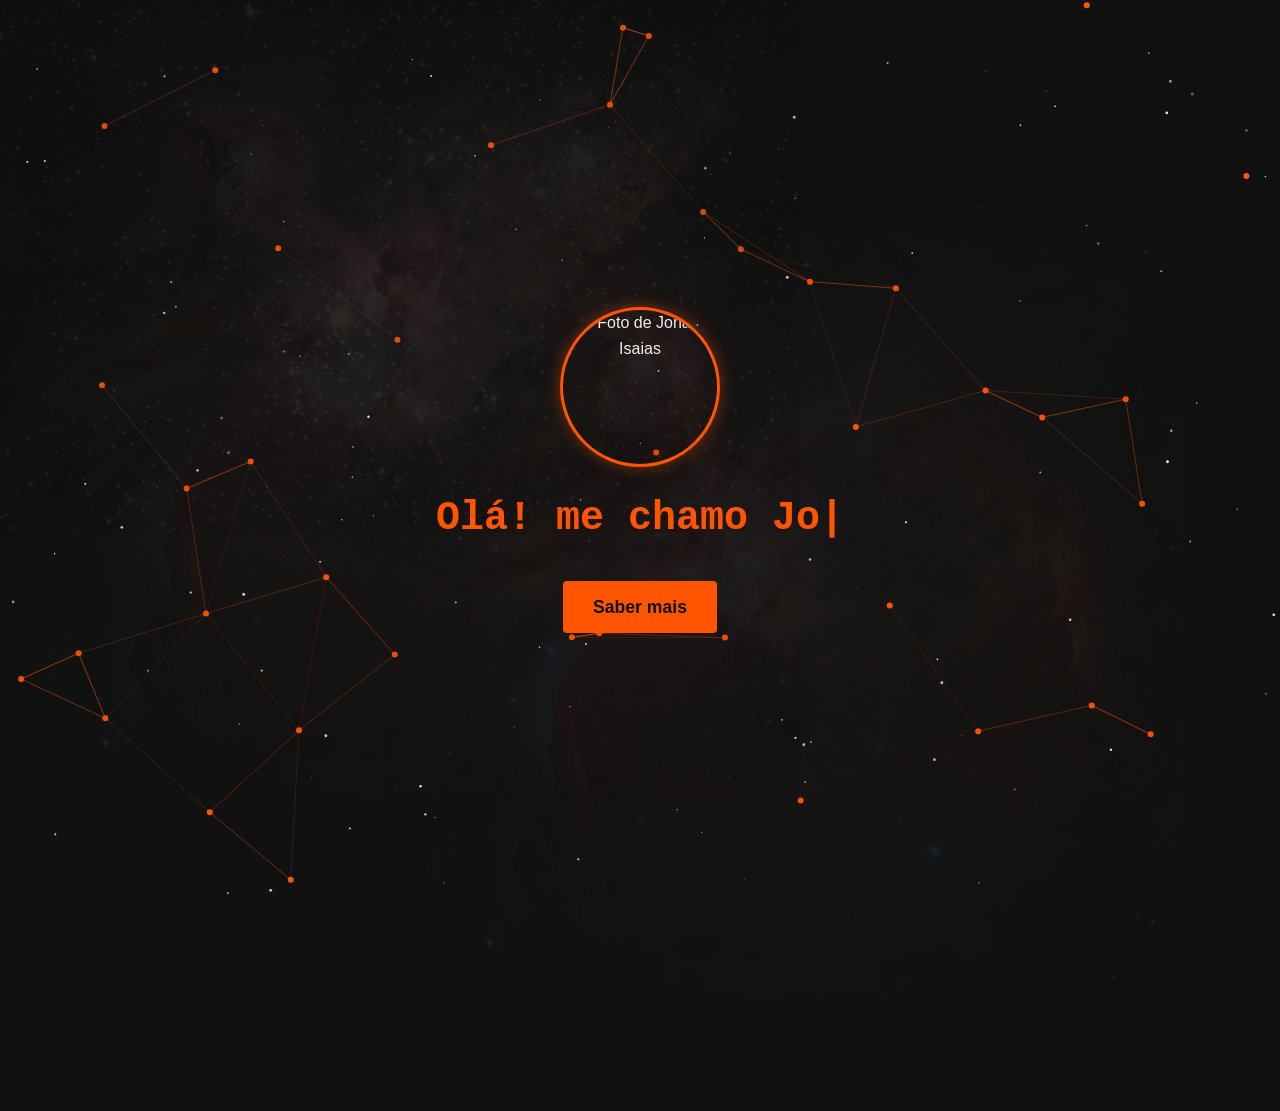
==== index.html @ 371467c7 "Add files via upload" ====
<!DOCTYPE html>
<html lang="pt-br">
<head>
  <meta charset="UTF-8" />
  <meta name="viewport" content="width=device-width, initial-scale=1" />
  <title>Portfólio Jonas Isaias</title>
  <link rel="stylesheet" href="https://cdnjs.cloudflare.com/ajax/libs/font-awesome/6.5.0/css/all.min.css">

  <!-- AOS CSS -->
  <link href="https://unpkg.com/aos@2.3.4/dist/aos.css" rel="stylesheet" />

  <!-- CSS -->
  <link rel="stylesheet" href="style.css" />
</head>
<body>

  <canvas id="canvas" aria-hidden="true"></canvas>
  <canvas id="stars" aria-hidden="true"></canvas>

  <!-- Nebulosas -->
  <img src="img/Orion_Nebula_-_Hubble_2006.jpg" class="nebulosa" alt="" />
  <img src="img/Nebulosa1.jpg" class="nebulosa" alt="" />
  <img src="img/Orion_Nebula_-_Hubble_2006.jpg" class="nebulosa" alt="" />

  <div class="container">
    <header class="hero">
      <img src="img/foto-perfil.jpg" alt="Foto de Jonas Isaias" class="foto-perfil" />
      <h1 class="texto-animado">
        <span id="texto-animado"></span><span class="cursor">|</span>
      </h1>

      <a href="sobre.html" id="btn-saber-mais" class="botao-link">Saber mais</a>
    </header>

    <footer class="rodape">
      <p>&copy; 2025 Jonas Isaias. Todos os direitos reservados.</p>
      <div class="social-links">
        <a href="https://linkedin.com/in/jonas-isaias-3a02ba293" target="_blank" rel="noopener" aria-label="LinkedIn">
          <i class="fab fa-linkedin-in"></i>
        </a>
        <a href="https://github.com/JonasIsaias" target="_blank" rel="noopener" aria-label="GitHub">
          <i class="fab fa-github"></i>
        </a>
      </div>
    </footer>

  </div>

  <!-- AOS JS -->
  <script src="https://unpkg.com/aos@2.3.4/dist/aos.js"></script>
  <script>AOS.init();</script>

  <!-- Scripts -->
  <script src="js/particles.js"></script>
  <script src="js/main.js"></script>
</body>
</html>
---- style.css ----
/* Reset */
* {
  margin: 0;
  padding: 0;
  box-sizing: border-box;
}
html {
  scroll-behavior: smooth;
}
body, html {
  height: 100%;
  font-family: 'Segoe UI', Tahoma, Geneva, Verdana, sans-serif;
  background: #111;
  color: #eee;
  overflow-x: hidden;
  position: relative;
  line-height: 1.6;
}

/* Gradiente de fundo animado */
body::before {
  content: "";
  position: fixed;
  top: 0; left: 0;
  width: 100%;
  height: 100%;
  z-index: -2;
  background: linear-gradient(270deg, #111, #1a1a1a, #222, #111);
  background-size: 600% 600%;
  animation: gradientMove 20s ease infinite;
}
@keyframes gradientMove {
  0% { background-position: 0% 50%; }
  50% { background-position: 100% 50%; }
  100% { background-position: 0% 50%; }
}

/* Canvas */
#canvas, #stars {
  position: fixed;
  top: 0; left: 0;
  width: 100%;
  height: 100vh;
  z-index: 0;
  background: transparent;
}

/* Nebulosas */
.nebulosa {
  position: fixed;
  width: 800px;
  opacity: 0.06;
  z-index: 1;
  animation: flutuar 60s ease-in-out infinite alternate;
  pointer-events: none;
}
.nebulosa:nth-child(1) { top: 10%; left: -200px; animation-delay: 0s; }
.nebulosa:nth-child(2) { top: 50%; right: -200px; animation-delay: 10s; }
.nebulosa:nth-child(3) { bottom: -100px; left: 30%; animation-delay: 20s; }

@keyframes flutuar {
  0% { transform: translateY(0) scale(1) rotate(0deg); }
  100% { transform: translateY(-50px) scale(1.05) rotate(10deg); }
}

/* Container */
.container {
  position: relative;
  z-index: 3;
  max-width: 960px;
  margin: 0 auto;
  padding: 20px;
}

/* Menu */
.menu {
  background: rgba(20, 20, 20, 0.9);
  padding: 15px 0;
  text-align: center;
  position: sticky;
  top: 0;
  z-index: 10;
  backdrop-filter: blur(6px);
  border-bottom: 1px solid #333;
}
.menu a {
  margin: 0 15px;
  color: #ff5500;
  text-decoration: none;
  font-weight: 600;
  font-size: 1.1rem;
  transition: color 0.3s;
}
.menu a:hover {
  color: #fff;
}

/* Hero */
.hero {
  height: 100vh;
  display: flex;
  flex-direction: column;
  justify-content: center;
  align-items: center;
  text-align: center;
  padding: 0 20px;
  user-select: none;
  position: relative;
  z-index: 2;
  overflow: visible;
}

.foto-perfil {
  width: 160px;
  height: 160px;
  border-radius: 50%;
  object-fit: cover;
  object-position: 50% 10%;
  border: 3px solid #ff5500;
  margin-bottom: 20px;
  box-shadow: 0 0 15px rgba(255, 85, 0, 0.4);
  transition: transform 0.3s ease;
}

.foto-perfil:hover {
  transform: scale(1.05);
}

.texto-animado {
  font-size: 2.5rem;
  margin-bottom: 30px;
  color: #ff5500;
  font-weight: 700;
  font-family: monospace;
  text-align: center;
  max-width: 90vw;
  margin-left: auto;
  margin-right: auto;
  word-wrap: break-word;
}

.texto-animado .cursor {
  display: inline-block;
  width: 1ch;
  color: #ff5500;
  animation: blink-caret 0.75s step-end infinite;
}

@keyframes blink-caret {
  50% { opacity: 0; }
}

/* Botão */
#btn-saber-mais,
.botao-link {
  display: inline-block;
  padding: 12px 30px;
  font-size: 1.1rem;
  background: #ff5500;
  color: #111;
  border: none;
  border-radius: 4px;
  cursor: pointer;
  text-decoration: none;
  font-weight: 600;
  transition: background-color 0.3s ease;
}
#btn-saber-mais:hover,
.botao-link:hover {
  background: #e64e00;
  color: #fff;
}

/* Seções */
section {
  padding: 80px 20px;
  max-width: 900px;
  margin: 0 auto;
  color: #eee;
  background: rgba(255, 255, 255, 0.02);
  border-radius: 8px;
  box-shadow: 0 0 12px rgba(255, 85, 0, 0.05);
  backdrop-filter: blur(4px);
}
section h2 {
  font-size: 2rem;
  margin-bottom: 20px;
  color: #ff5500;
  text-align: center;
}
section p {
  font-size: 1.1rem;
  max-width: 700px;
  margin: 0 auto 20px;
  text-align: center;
}

.habilidades ul {
  list-style: none;
  padding: 0;
  text-align: center;
}

.habilidades li {
  display: inline-block;
  background: #222;
  color: #ff5500;
  margin: 6px;
  padding: 8px 14px;
  border-radius: 5px;
  box-shadow: 0 0 6px rgba(255, 85, 0, 0.3);
  font-weight: 600;
}

.depoimentos blockquote {
  font-style: italic;
  text-align: center;
  padding: 20px;
  border-left: 4px solid #ff5500;
  background: rgba(255, 255, 255, 0.02);
  border-radius: 8px;
  color: #ccc;
  box-shadow: 0 0 8px rgba(255, 85, 0, 0.1);
}

.depoimentos cite {
  display: block;
  margin-top: 10px;
  color: #ff5500;
  font-weight: bold;
}

/* Projetos */
.galeria {
  display: grid;
  grid-template-columns: repeat(auto-fit, minmax(240px, 1fr));
  gap: 20px;
  max-width: 900px;
  margin: 0 auto;
}
.projeto {
  background: #222;
  padding: 15px;
  border-radius: 6px;
  box-shadow: 0 0 8px rgba(255,85,0,0.4);
  transition: transform 0.2s ease;
}
.projeto:hover {
  transform: scale(1.05);
  box-shadow: 0 0 12px rgba(255,85,0,0.7);
}
.projeto h3 {
  margin-bottom: 10px;
  color: #ff5500;
}
.projeto a {
  color: #00c9a7;
  text-decoration: none;
  font-weight: bold;
}
.projeto a:hover {
  text-decoration: underline;
}

/* Formulário */
form {
  max-width: 500px;
  margin: 0 auto;
  display: flex;
  flex-direction: column;
  gap: 15px;
}
form input, form textarea {
  padding: 10px;
  border-radius: 4px;
  border: none;
  font-size: 1rem;
  resize: vertical;
}
form button {
  background: #ff5500;
  color: #111;
  border: none;
  padding: 12px;
  border-radius: 4px;
  cursor: pointer;
  font-weight: 600;
  transition: background-color 0.3s ease;
}
form button:hover {
  background: #e64e00;
}

/* Rodapé */
.rodape {
  text-align: center;
  padding: 30px 0;
  font-size: 0.9rem;
  color: #aaa;
  margin-top: 40px;
}

.rodape .social-links {
  margin-top: 10px;
}

.rodape .social-links a {
  display: inline-block;
  margin: 0 10px;
  color: #ff5500;
  font-size: 1.5rem;
  transition: color 0.3s ease, transform 0.3s ease;
}

.rodape .social-links a:hover {
  color: #fff;
  transform: scale(1.2);
}

/* Responsivo */
@media (max-width: 768px) {
  .texto-animado { font-size: 1.6rem; }
  section h2 { font-size: 1.56rem; }
}
@media (max-width: 480px) {
  .texto-animado { font-size: 1.2rem; }
}
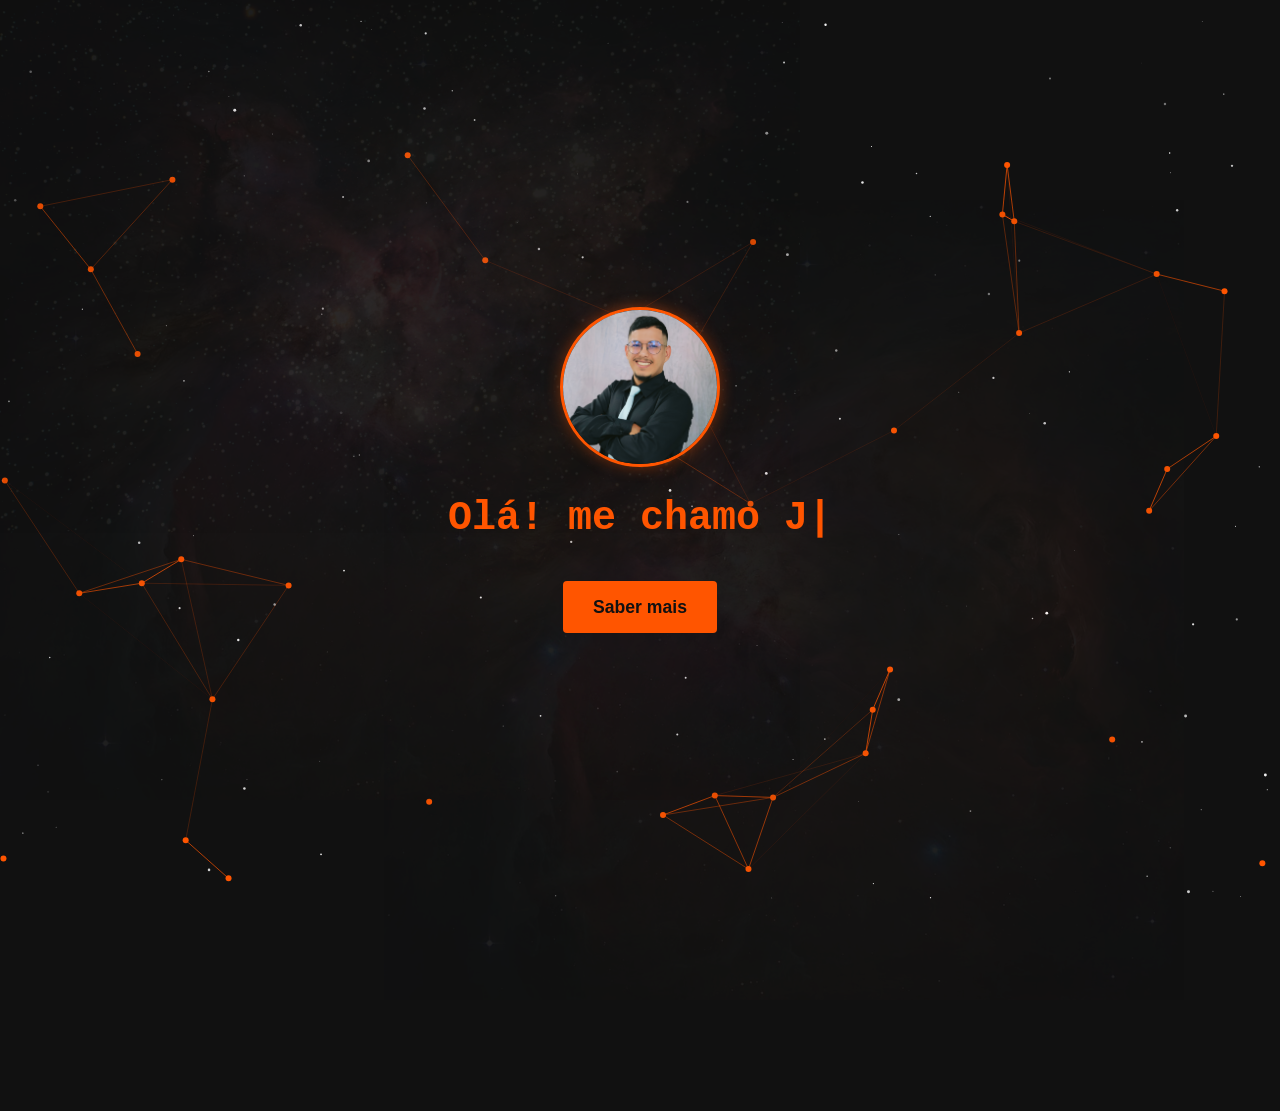
==== commit 49d423ce: "Update index.html" ====
--- a/index.html
+++ b/index.html
@@ -24,7 +24,7 @@
 
   <div class="container">
     <header class="hero">
-      <img src="img/foto-perfil.jpg" alt="Foto de Jonas Isaias" class="foto-perfil" />
+      <img src="img/foto-perfil.JPG" alt="Foto de Jonas Isaias" class="foto-perfil" />
       <h1 class="texto-animado">
         <span id="texto-animado"></span><span class="cursor">|</span>
       </h1>
@@ -54,4 +54,4 @@
   <script src="js/particles.js"></script>
   <script src="js/main.js"></script>
 </body>
-</html>+</html>
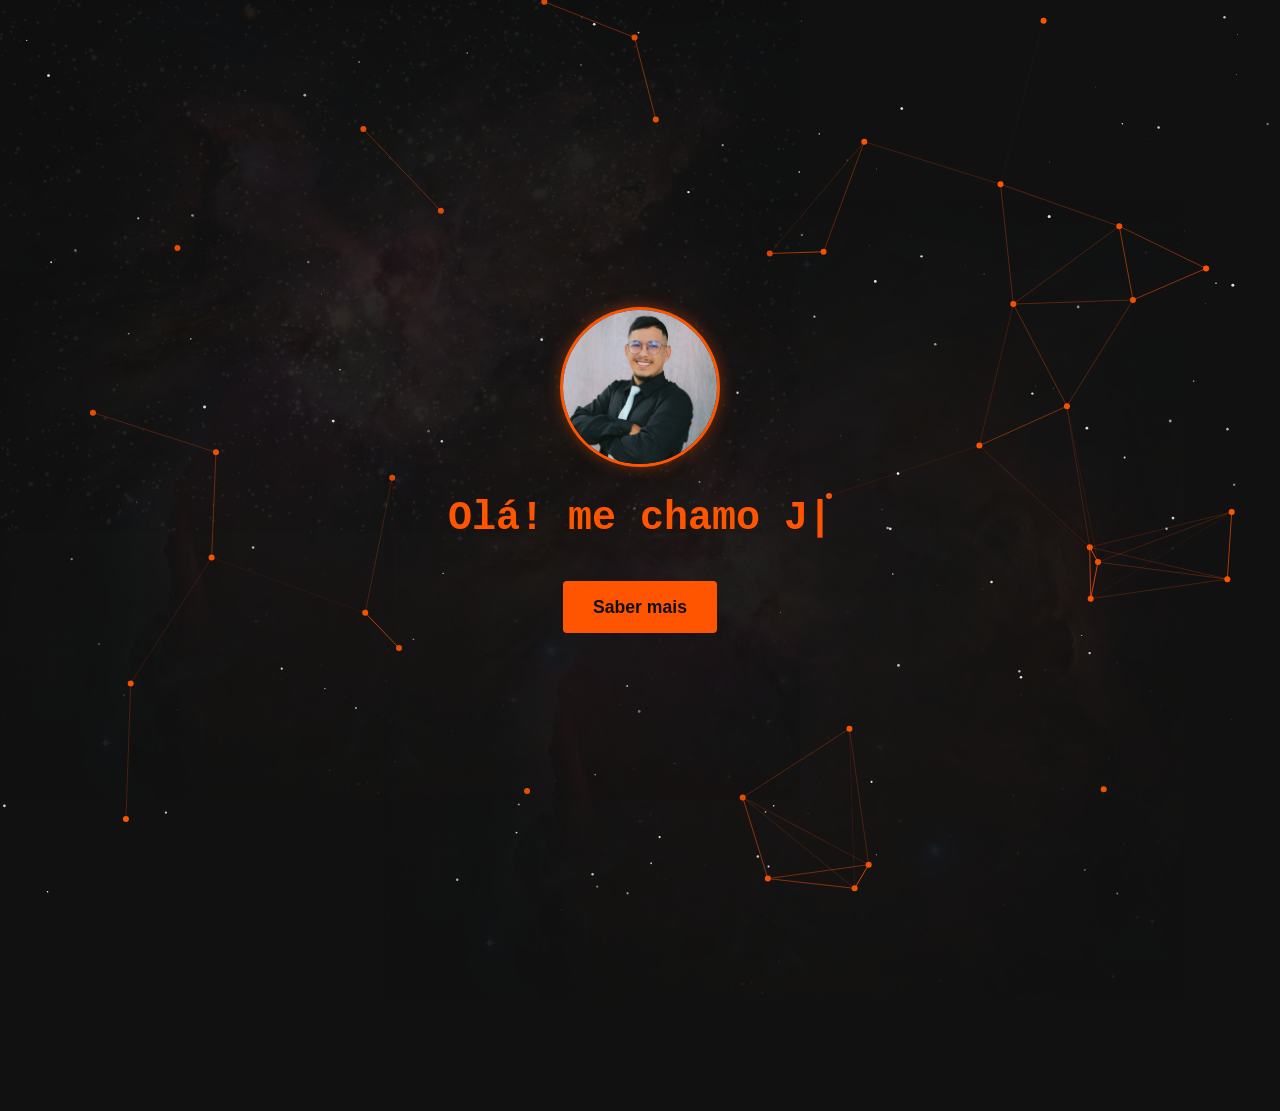
==== commit 2a36892d: "Update index.html" ====
--- a/index.html
+++ b/index.html
@@ -24,7 +24,7 @@
 
   <div class="container">
     <header class="hero">
-      <img src="img/foto-perfil.JPG" alt="Foto de Jonas Isaias" class="foto-perfil" />
+      <img src="img/foto-perfil.jpg" alt="Foto de Jonas Isaias" class="foto-perfil" />
       <h1 class="texto-animado">
         <span id="texto-animado"></span><span class="cursor">|</span>
       </h1>
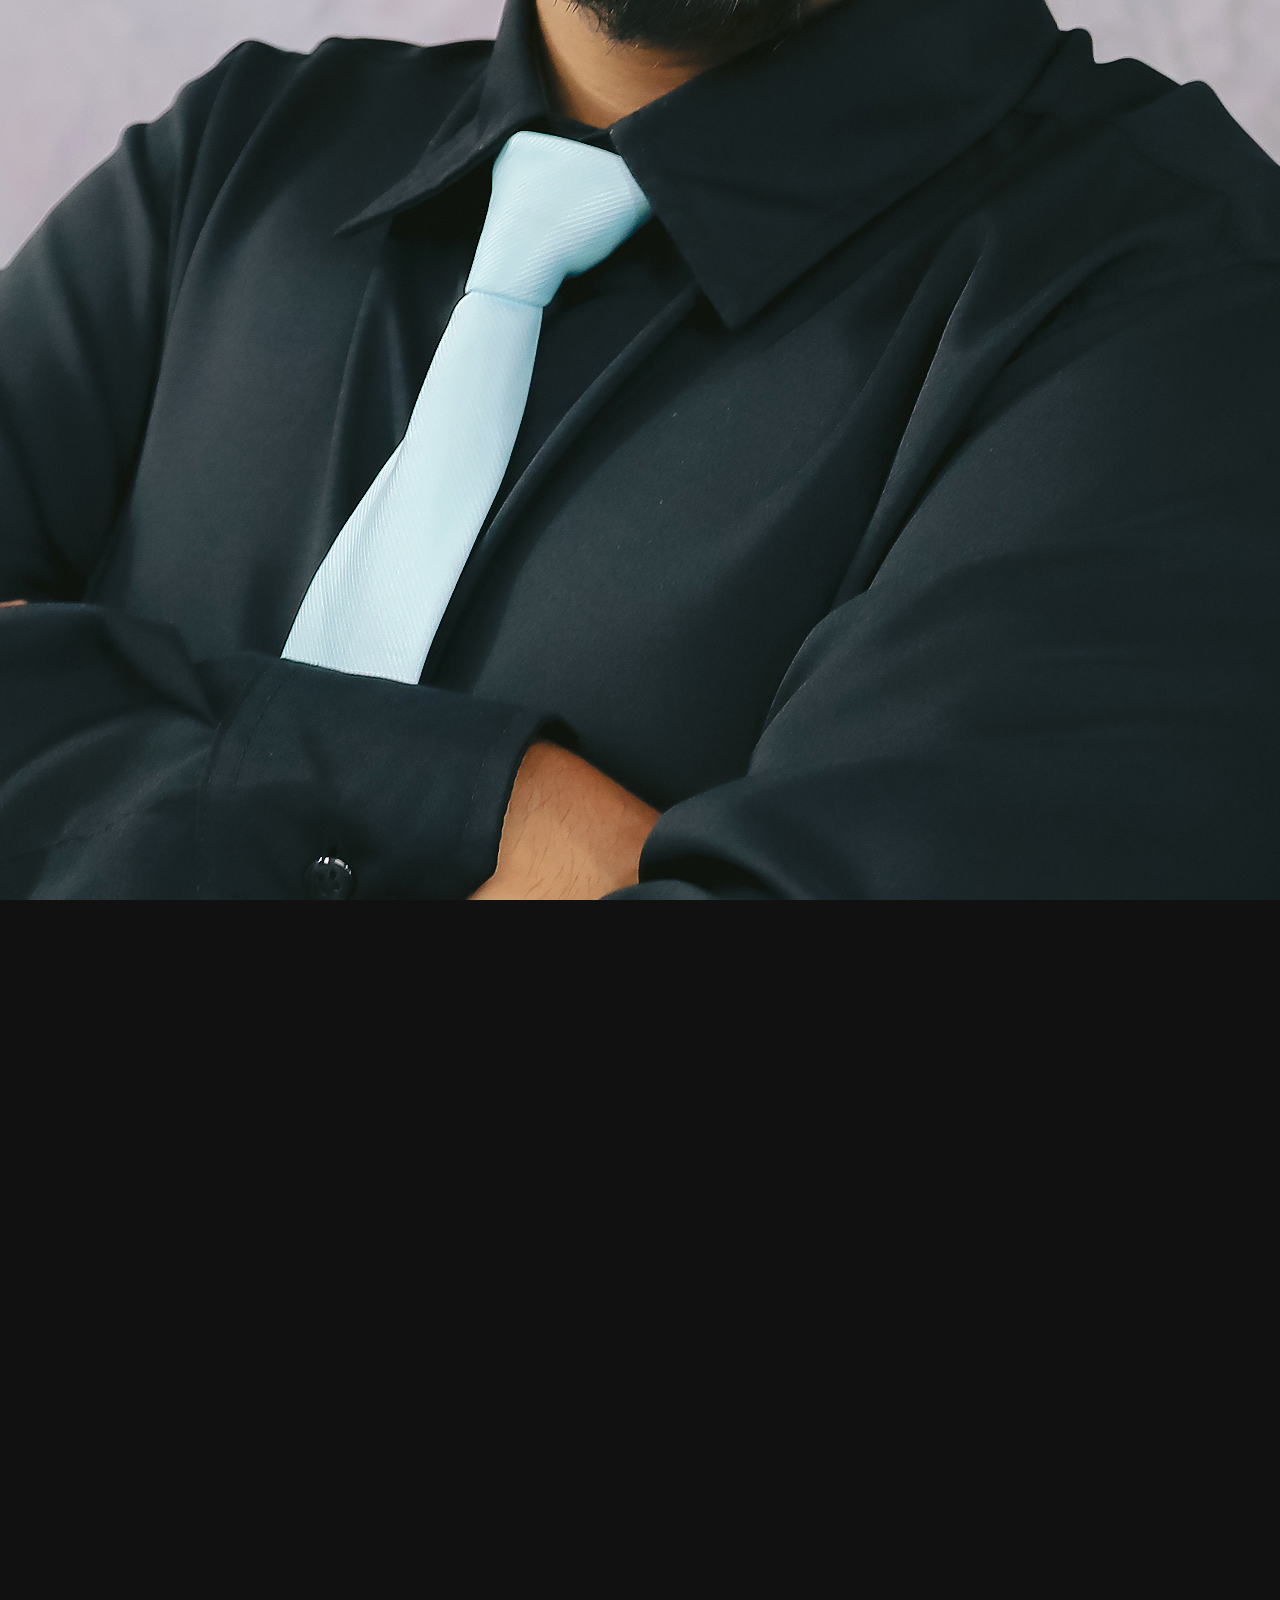
==== commit eb90a5ae: "Enhance index.html with meta tags and structure Added meta tags for theme color, description, author" ====
--- a/index.html
+++ b/index.html
@@ -1,57 +1,497 @@
 <!DOCTYPE html>
-<html lang="pt-br">
+<html lang="pt-BR">
 <head>
-  <meta charset="UTF-8" />
-  <meta name="viewport" content="width=device-width, initial-scale=1" />
-  <title>Portfólio Jonas Isaias</title>
+  <meta charset="UTF-8">
+  <meta name="viewport" content="width=device-width, initial-scale=1">
+  <meta name="theme-color" content="#090b14">
+  <meta name="description" content="Portfólio de Jonas Isaias — desenvolvedor de software com foco em Python, Java, aplicações web, automação e tecnologia.">
+  <meta name="author" content="Jonas Isaias">
+  <meta name="color-scheme" content="dark">
+
+  <title>Jonas Isaias | Desenvolvedor de Software</title>
+
+  <!-- Fontes -->
+  <link rel="preconnect" href="https://fonts.googleapis.com">
+  <link rel="preconnect" href="https://fonts.gstatic.com" crossorigin>
+  <link href="https://fonts.googleapis.com/css2?family=Orbitron:wght@400;500;600;700;800&family=Share+Tech+Mono&family=Space+Grotesk:wght@400;500;600;700&display=swap" rel="stylesheet">
+
+  <!-- Ícones -->
   <link rel="stylesheet" href="https://cdnjs.cloudflare.com/ajax/libs/font-awesome/6.5.0/css/all.min.css">
 
-  <!-- AOS CSS -->
-  <link href="https://unpkg.com/aos@2.3.4/dist/aos.css" rel="stylesheet" />
-
-  <!-- CSS -->
-  <link rel="stylesheet" href="style.css" />
+  <!-- Estilos principais -->
+  <link rel="stylesheet" href="style.css">
+
+  <!-- Ícone da página: substitua pelo arquivo, caso já tenha um -->
+  <link rel="icon" href="img/favicon.png" type="image/png">
 </head>
+
 <body>
-
+  <!-- Tela de inicialização -->
+  <div class="boot-screen" id="bootScreen" aria-hidden="true">
+    <div class="boot-content">
+      <div class="boot-logo">JI<span>_</span></div>
+      <p>INITIALIZING DIGITAL EXPERIENCE</p>
+
+      <div class="boot-track" aria-hidden="true">
+        <span></span>
+      </div>
+
+      <p class="boot-status" id="bootStatus">LOADING SYSTEM...</p>
+    </div>
+  </div>
+
+  <!-- Elementos visuais de fundo -->
+  <canvas id="stars" aria-hidden="true"></canvas>
   <canvas id="canvas" aria-hidden="true"></canvas>
-  <canvas id="stars" aria-hidden="true"></canvas>
-
-  <!-- Nebulosas -->
-  <img src="img/Orion_Nebula_-_Hubble_2006.jpg" class="nebulosa" alt="" />
-  <img src="img/Nebulosa1.jpg" class="nebulosa" alt="" />
-  <img src="img/Orion_Nebula_-_Hubble_2006.jpg" class="nebulosa" alt="" />
-
-  <div class="container">
-    <header class="hero">
-      <img src="img/foto-perfil.jpg" alt="Foto de Jonas Isaias" class="foto-perfil" />
-      <h1 class="texto-animado">
-        <span id="texto-animado"></span><span class="cursor">|</span>
-      </h1>
-
-      <a href="sobre.html" id="btn-saber-mais" class="botao-link">Saber mais</a>
-    </header>
-
-    <footer class="rodape">
-      <p>&copy; 2025 Jonas Isaias. Todos os direitos reservados.</p>
-      <div class="social-links">
-        <a href="https://linkedin.com/in/jonas-isaias-3a02ba293" target="_blank" rel="noopener" aria-label="LinkedIn">
-          <i class="fab fa-linkedin-in"></i>
+  <div class="scanlines" aria-hidden="true"></div>
+  <div class="screen-vignette" aria-hidden="true"></div>
+
+  <!-- Cabeçalho -->
+  <header class="site-header">
+    <a class="brand" href="index.html" aria-label="Jonas Isaias — página inicial">
+      <span class="brand-icon" aria-hidden="true">JI<span>_</span></span>
+      <span class="brand-name">JONAS<span>ISAIAS</span></span>
+    </a>
+
+    <a href="jogo.html" class="nav-link">
+      Arcade <span aria-hidden="true">▸</span>
+    </a>
+
+    <button
+      class="menu-toggle"
+      id="menuToggle"
+      type="button"
+      aria-label="Abrir menu"
+      aria-controls="siteNav"
+      aria-expanded="false"
+    >
+      <i class="fa-solid fa-bars" aria-hidden="true"></i>
+    </button>
+
+    <nav class="site-nav" id="siteNav" aria-label="Navegação principal">
+      <a href="index.html" class="active" aria-current="page">
+        <span>00.</span> INÍCIO
+      </a>
+      <a href="sobre.html">
+        <span>01.</span> SOBRE
+      </a>
+      <a href="projetos.html">
+        <span>02.</span> PROJETOS
+      </a>
+      <a href="contato.html">
+        <span>03.</span> CONTATO
+      </a>
+    </nav>
+
+    <button
+      class="sound-toggle"
+      id="soundToggle"
+      type="button"
+      aria-pressed="false"
+      aria-label="Ativar ou desativar efeitos sonoros"
+    >
+      <i class="fa-solid fa-volume-xmark" aria-hidden="true"></i>
+      <span>SOM OFF</span>
+    </button>
+  </header>
+
+  <main id="conteudo">
+    <!-- Hero -->
+    <section class="hero section-shell" aria-labelledby="heroTitle">
+      <div class="hero-grid">
+        <div class="hero-copy">
+          <div class="system-label">
+            <span class="status-dot" aria-hidden="true"></span>
+            SISTEMA ONLINE
+            <span class="label-divider">/</span>
+            PORTFÓLIO V2.0
+          </div>
+
+          <p class="eyebrow">BEM-VINDO AO MEU UNIVERSO DIGITAL</p>
+
+          <h1 class="hero-title" id="heroTitle">
+            JONAS<br>
+            <span>ISAIAS<span class="title-cursor" aria-hidden="true">_</span></span>
+          </h1>
+
+          <div class="role-line" aria-label="Desenvolvedor de software">
+            <span class="role-prefix" aria-hidden="true">&gt;</span>
+            <span id="texto-animado">Desenvolvedor de software.</span>
+            <span class="typing-cursor" aria-hidden="true">▋</span>
+          </div>
+
+          <p class="hero-description">
+            Transformo ideias em soluções digitais por meio de código,
+            automação e tecnologia. Gosto de resolver problemas reais
+            e construir experiências que fazem a diferença.
+          </p>
+
+          <div class="hero-actions">
+            <a href="projetos.html" class="btn btn-primary sound-action">
+              <i class="fa-solid fa-gamepad" aria-hidden="true"></i>
+              EXPLORAR PROJETOS
+            </a>
+
+            <a href="sobre.html" class="btn btn-outline sound-action">
+              <i class="fa-solid fa-terminal" aria-hidden="true"></i>
+              CONHECER O PLAYER
+            </a>
+          </div>
+
+          <div class="hero-socials" aria-label="Redes profissionais">
+            <a
+              href="https://github.com/JonasIsaias"
+              target="_blank"
+              rel="noopener noreferrer"
+              aria-label="GitHub — abrir em nova aba"
+            >
+              <i class="fa-brands fa-github" aria-hidden="true"></i>
+            </a>
+
+            <a
+              href="https://linkedin.com/in/jonas-isaias-3a02ba293"
+              target="_blank"
+              rel="noopener noreferrer"
+              aria-label="LinkedIn — abrir em nova aba"
+            >
+              <i class="fa-brands fa-linkedin-in" aria-hidden="true"></i>
+            </a>
+
+            <span class="social-caption">CONECTE-SE AO MEU UNIVERSO</span>
+          </div>
+        </div>
+
+        <!-- Painel de perfil -->
+        <div class="hero-visual" role="group" aria-label="Painel digital de perfil">
+          <div class="orbit orbit-one" aria-hidden="true"></div>
+          <div class="orbit orbit-two" aria-hidden="true"></div>
+
+          <div class="profile-frame">
+            <div class="frame-top">
+              <span>PLAYER PROFILE</span>
+              <span class="frame-live">
+                <i class="fa-solid fa-circle" aria-hidden="true"></i>
+                LIVE
+              </span>
+            </div>
+
+            <div class="profile-image-wrap">
+              <img
+                src="img/foto-perfil.jpg"
+                alt="Foto de Jonas Isaias"
+                class="profile-image"
+                loading="eager"
+                decoding="async"
+                onerror="this.hidden=true;this.nextElementSibling.hidden=false;"
+              >
+
+              <div class="profile-fallback" aria-hidden="true" hidden>
+                JI<span>_</span>
+              </div>
+
+              <div class="image-corner corner-tl" aria-hidden="true"></div>
+              <div class="image-corner corner-tr" aria-hidden="true"></div>
+              <div class="image-corner corner-bl" aria-hidden="true"></div>
+              <div class="image-corner corner-br" aria-hidden="true"></div>
+              <div class="image-scan" aria-hidden="true"></div>
+            </div>
+
+            <div class="profile-info">
+              <div>
+                <span class="micro-label">IDENTIDADE</span>
+                <strong>JONAS ISAIAS</strong>
+              </div>
+              <span class="level-tag">DEV / 001</span>
+            </div>
+
+            <div class="profile-divider" aria-hidden="true"></div>
+
+            <div class="skill-heading">
+              <span>SKILL MATRIX</span>
+              <span>CORE MODULES</span>
+            </div>
+
+            <div class="skill-chip-list" aria-label="Principais competências">
+              <span>PYTHON</span>
+              <span>JAVA</span>
+              <span>JAVASCRIPT</span>
+              <span>SQL</span>
+              <span>AUTOMAÇÃO</span>
+            </div>
+
+            <div class="profile-footer">
+              <span>
+                <i class="fa-solid fa-microchip" aria-hidden="true"></i>
+                SYSTEM READY
+              </span>
+              <span>BUILD 2026.10</span>
+            </div>
+          </div>
+
+          <div class="floating-chip chip-top" aria-hidden="true">
+            <i class="fa-solid fa-code"></i> CODE MODE
+          </div>
+
+          <div class="floating-chip chip-bottom" aria-hidden="true">
+            <span class="status-dot"></span> ALWAYS LEARNING
+          </div>
+
+          <div class="visual-coordinate" aria-hidden="true">
+            LAT 01.001 / DEV
+          </div>
+        </div>
+      </div>
+
+      <div class="hero-bottom">
+        <span>
+          <i class="fa-solid fa-arrow-down" aria-hidden="true"></i>
+          ROLE PARA EXPLORAR
+        </span>
+
+        <span class="hero-bottom-center">DESIGN. CODE. EVOLVE.</span>
+
+        <span>
+          BR <span class="coordinate-dot" aria-hidden="true">◆</span>
+          DIGITAL WORLD
+        </span>
+      </div>
+    </section>
+
+    <!-- Áreas de atuação -->
+    <section class="intro-strip section-shell" aria-label="Áreas de atuação">
+      <div class="intro-item">
+        <span class="intro-number">01</span>
+        <div>
+          <strong>DESENVOLVIMENTO</strong>
+          <p>Aplicações e soluções web</p>
+        </div>
+      </div>
+
+      <div class="intro-item">
+        <span class="intro-number">02</span>
+        <div>
+          <strong>AUTOMAÇÃO</strong>
+          <p>Menos tarefas repetitivas</p>
+        </div>
+      </div>
+
+      <div class="intro-item">
+        <span class="intro-number">03</span>
+        <div>
+          <strong>RESOLUÇÃO</strong>
+          <p>Tecnologia com propósito</p>
+        </div>
+      </div>
+    </section>
+
+    <!-- Projetos em destaque -->
+    <section class="section-shell featured-section" aria-labelledby="featuredTitle">
+      <div class="section-heading">
+        <div>
+          <p class="eyebrow">
+            <span class="heading-symbol" aria-hidden="true">[</span>
+            MISSION SELECT
+            <span class="heading-symbol" aria-hidden="true">]</span>
+          </p>
+
+          <h2 id="featuredTitle">
+            Projetos em <span class="text-gradient">destaque</span>
+          </h2>
+        </div>
+
+        <a href="projetos.html" class="text-link">
+          VER TODAS AS MISSÕES
+          <i class="fa-solid fa-arrow-right" aria-hidden="true"></i>
         </a>
-        <a href="https://github.com/JonasIsaias" target="_blank" rel="noopener" aria-label="GitHub">
-          <i class="fab fa-github"></i>
-        </a>
-      </div>
-    </footer>
-
-  </div>
-
-  <!-- AOS JS -->
-  <script src="https://unpkg.com/aos@2.3.4/dist/aos.js"></script>
-  <script>AOS.init();</script>
+      </div>
+
+      <div class="project-grid">
+        <article class="project-card">
+          <div class="project-card-top">
+            <span class="project-index">MISSION_001</span>
+            <i class="fa-solid fa-arrow-up-right-from-square" aria-hidden="true"></i>
+          </div>
+
+          <div class="project-icon" aria-hidden="true">
+            <i class="fa-solid fa-gears"></i>
+          </div>
+
+          <h3>Automação de processos</h3>
+
+          <p>
+            Ferramentas para simplificar rotinas, reduzir tarefas manuais
+            e tornar os fluxos de trabalho mais eficientes.
+          </p>
+
+          <div class="project-tags" aria-label="Tecnologias">
+            <span>PYTHON</span>
+            <span>AUTOMAÇÃO</span>
+          </div>
+
+          <a href="projetos.html" class="card-link">
+            EXPLORAR MISSÃO
+            <i class="fa-solid fa-chevron-right" aria-hidden="true"></i>
+          </a>
+        </article>
+
+        <article class="project-card project-card-featured">
+          <div class="project-card-top">
+            <span class="project-index">MISSION_002</span>
+            <i class="fa-solid fa-arrow-up-right-from-square" aria-hidden="true"></i>
+          </div>
+
+          <div class="project-icon" aria-hidden="true">
+            <i class="fa-solid fa-chart-line"></i>
+          </div>
+
+          <h3>Dados &amp; inteligência</h3>
+
+          <p>
+            Dashboards e ferramentas analíticas que organizam informações
+            e apoiam decisões com mais clareza.
+          </p>
+
+          <div class="project-tags" aria-label="Tecnologias">
+            <span>PYTHON</span>
+            <span>DATA</span>
+            <span>WEB</span>
+          </div>
+
+          <a href="projetos.html" class="card-link">
+            EXPLORAR MISSÃO
+            <i class="fa-solid fa-chevron-right" aria-hidden="true"></i>
+          </a>
+        </article>
+
+        <article class="project-card">
+          <div class="project-card-top">
+            <span class="project-index">MISSION_003</span>
+            <i class="fa-solid fa-arrow-up-right-from-square" aria-hidden="true"></i>
+          </div>
+
+          <div class="project-icon" aria-hidden="true">
+            <i class="fa-solid fa-laptop-code"></i>
+          </div>
+
+          <h3>Aplicações web</h3>
+
+          <p>
+            Interfaces responsivas e aplicações que combinam
+            funcionalidade, usabilidade e identidade visual.
+          </p>
+
+          <div class="project-tags" aria-label="Tecnologias">
+            <span>HTML</span>
+            <span>CSS</span>
+            <span>JAVASCRIPT</span>
+          </div>
+
+          <a href="projetos.html" class="card-link">
+            EXPLORAR MISSÃO
+            <i class="fa-solid fa-chevron-right" aria-hidden="true"></i>
+          </a>
+        </article>
+      </div>
+    </section>
+
+    <!-- Terminal de apresentação -->
+    <section class="terminal-section section-shell" aria-labelledby="terminalTitle">
+      <div class="terminal-window">
+        <div class="terminal-bar">
+          <div class="terminal-lights" aria-hidden="true">
+            <i></i><i></i><i></i>
+          </div>
+
+          <span>jonas@digital-world: ~/about</span>
+
+          <i class="fa-solid fa-terminal terminal-bar-icon" aria-hidden="true"></i>
+        </div>
+
+        <div class="terminal-content">
+          <p>
+            <span class="terminal-green">jonas@portfolio</span>:<span class="terminal-purple">~</span>$ whoami
+          </p>
+
+          <h2 id="terminalTitle">
+            Curiosidade para explorar.<br>
+            <span>Código para construir.</span>
+          </h2>
+
+          <p class="terminal-muted">
+            Acredito que boas soluções começam com boas perguntas.
+            Cada desafio é uma oportunidade para aprender, experimentar
+            e desenvolver algo melhor.
+          </p>
+
+          <a href="sobre.html" class="btn btn-terminal sound-action">
+            ./conhecer-mais
+            <i class="fa-solid fa-arrow-right" aria-hidden="true"></i>
+          </a>
+        </div>
+      </div>
+    </section>
+
+    <!-- Chamada para contato -->
+    <section class="contact-cta section-shell" aria-labelledby="contactCtaTitle">
+      <div class="cta-decoration" aria-hidden="true">LET'S BUILD SOMETHING</div>
+
+      <p class="eyebrow">PRÓXIMA FASE</p>
+
+      <h2 id="contactCtaTitle">
+        Tem um desafio interessante<span class="text-gradient">?</span>
+      </h2>
+
+      <p>
+        Vamos conversar sobre ideias, tecnologia e soluções
+        que valem a pena construir.
+      </p>
+
+      <a href="contato.html" class="btn btn-primary sound-action">
+        <i class="fa-regular fa-paper-plane" aria-hidden="true"></i>
+        INICIAR CONEXÃO
+      </a>
+    </section>
+  </main>
+
+  <!-- Rodapé -->
+  <footer class="site-footer">
+    <a class="footer-brand" href="index.html" aria-label="Voltar ao início">
+      JI<span>_</span>
+    </a>
+
+    <p>
+      © <span class="current-year">2026</span>
+      JONAS ISAIAS. TODOS OS DIREITOS RESERVADOS.
+    </p>
+
+    <div class="footer-socials" aria-label="Links e navegação">
+      <a
+        href="https://github.com/JonasIsaias"
+        target="_blank"
+        rel="noopener noreferrer"
+        aria-label="GitHub — abrir em nova aba"
+      >
+        <i class="fa-brands fa-github" aria-hidden="true"></i>
+      </a>
+
+      <a
+        href="https://linkedin.com/in/jonas-isaias-3a02ba293"
+        target="_blank"
+        rel="noopener noreferrer"
+        aria-label="LinkedIn — abrir em nova aba"
+      >
+        <i class="fa-brands fa-linkedin-in" aria-hidden="true"></i>
+      </a>
+
+      <a href="#conteudo" class="back-to-top" aria-label="Voltar ao topo">
+        <i class="fa-solid fa-arrow-up" aria-hidden="true"></i>
+      </a>
+    </div>
+  </footer>
 
   <!-- Scripts -->
-  <script src="js/particles.js"></script>
-  <script src="js/main.js"></script>
+  <script src="js/particles.js" defer></script>
+  <script src="js/effects.js" defer></script>
+  <script src="js/main.js" defer></script>
 </body>
 </html>
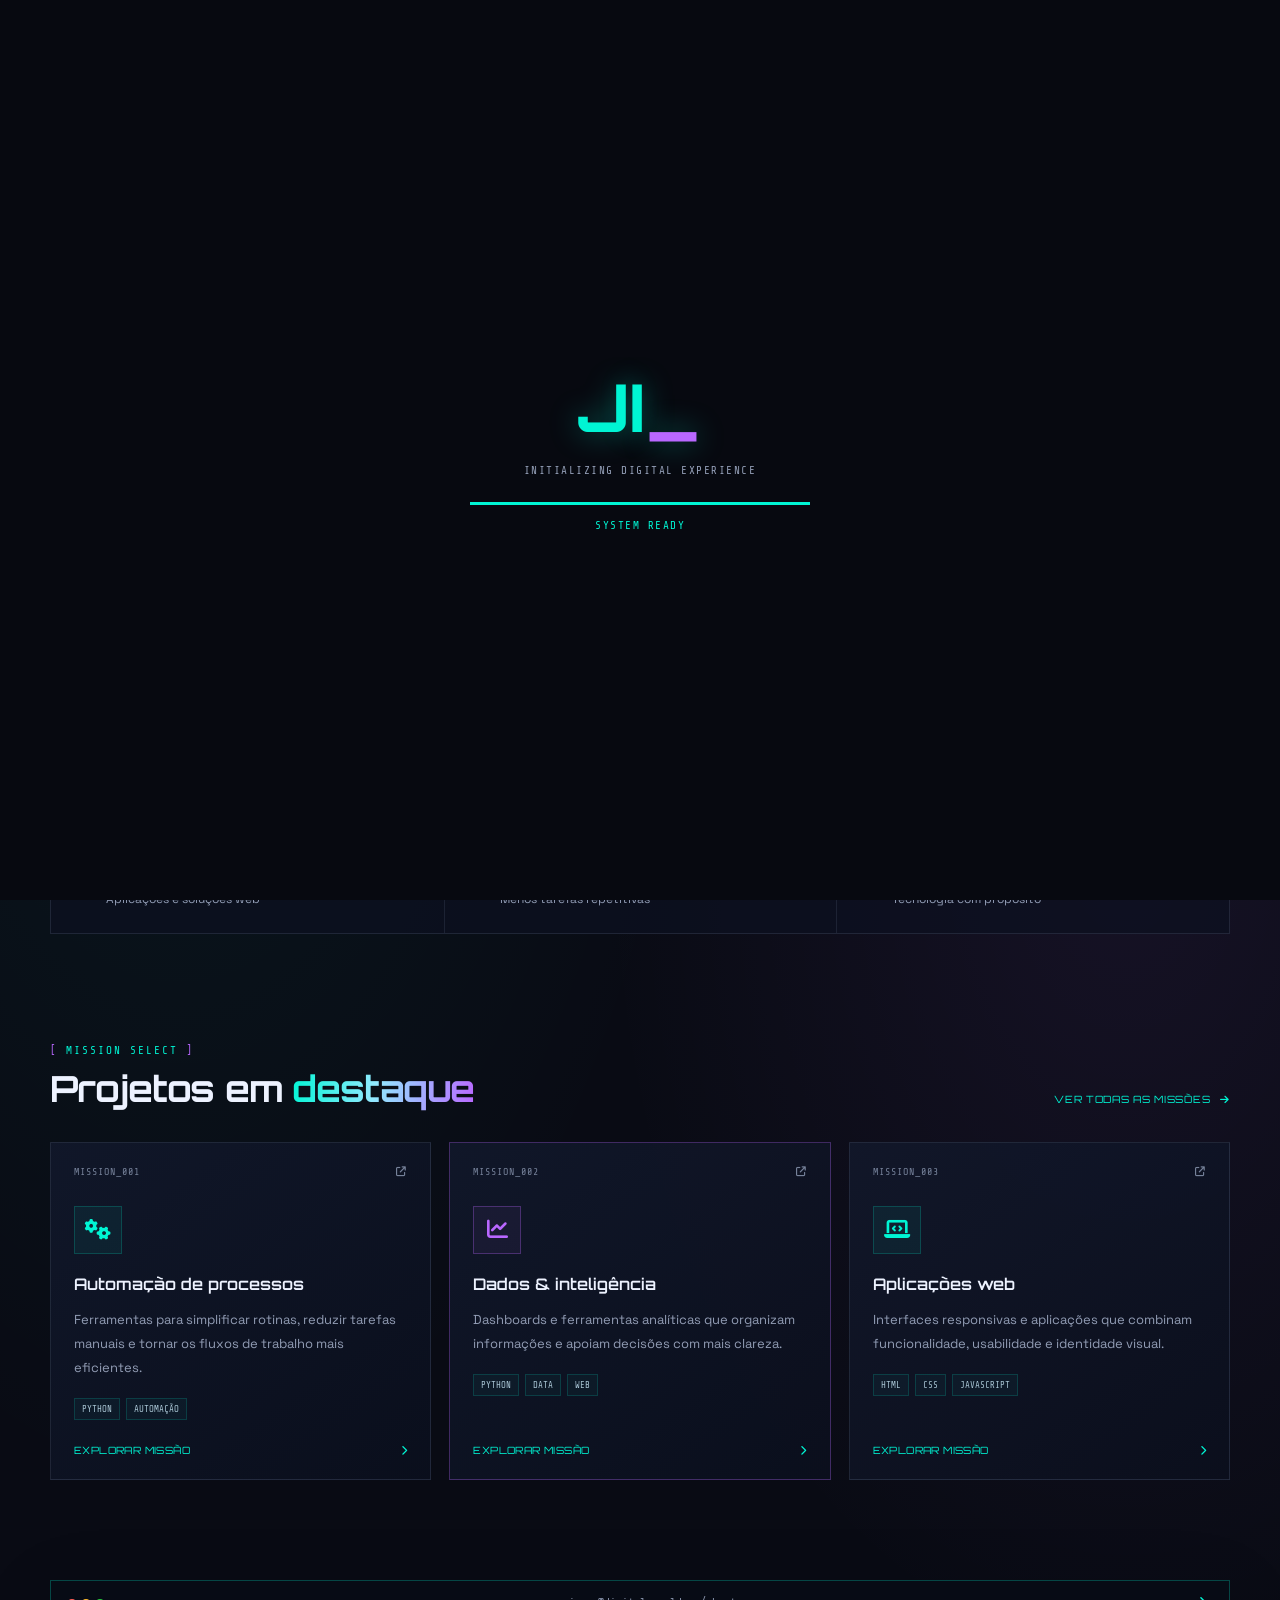
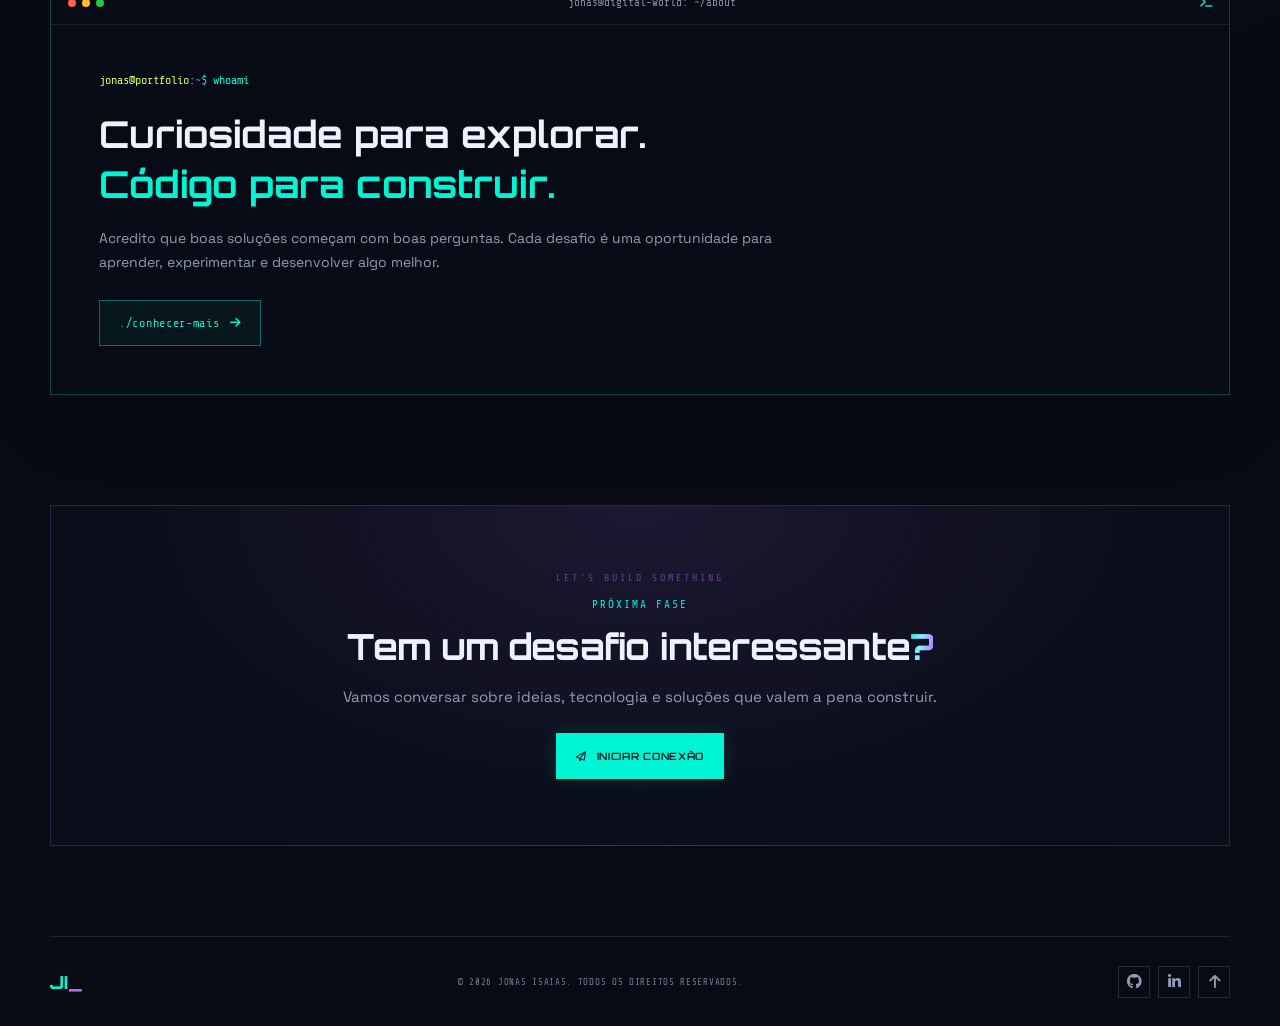
==== commit c172f800: "Update fmt.Println message from 'Hello' to 'Goodbye'" ====
--- a/index.html
+++ b/index.html
@@ -53,9 +53,7 @@
       <span class="brand-name">JONAS<span>ISAIAS</span></span>
     </a>
 
-    <a href="jogo.html" class="nav-link">
-      Arcade <span aria-hidden="true">▸</span>
-    </a>
+    <a href="jogo.html">Arcade <i class="fa-solid fa-gamepad"></i></a>
 
     <button
       class="menu-toggle"
--- a/style.css
+++ b/style.css
@@ -1,327 +1,2762 @@
-/* Reset */
+:root {
+  --bg: #090b14;
+  --bg-soft: #0d1120;
+  --panel: rgba(16, 22, 39, 0.88);
+  --panel-light: rgba(22, 30, 51, 0.82);
+  --cyan: #00f5d4;
+  --purple: #b967ff;
+  --lime: #c7ff4a;
+  --text: #edf2ff;
+  --muted: #929db5;
+  --border: rgba(0, 245, 212, 0.19);
+  --border-purple: rgba(185, 103, 255, 0.3);
+  --font-display: "Orbitron", sans-serif;
+  --font-body: "Space Grotesk", sans-serif;
+  --font-mono: "Share Tech Mono", monospace;
+  --container: 1180px;
+  --header-height: 78px;
+}
+
 * {
+  box-sizing: border-box;
   margin: 0;
   padding: 0;
-  box-sizing: border-box;
-}
+}
+
 html {
   scroll-behavior: smooth;
-}
-body, html {
-  height: 100%;
-  font-family: 'Segoe UI', Tahoma, Geneva, Verdana, sans-serif;
-  background: #111;
-  color: #eee;
+  scroll-padding-top: calc(var(--header-height) + 24px);
+}
+
+body {
+  min-height: 100vh;
   overflow-x: hidden;
-  position: relative;
-  line-height: 1.6;
-}
-
-/* Gradiente de fundo animado */
+  background:
+    radial-gradient(ellipse at 14% 16%, rgba(0, 245, 212, 0.055), transparent 35%),
+    radial-gradient(ellipse at 88% 32%, rgba(185, 103, 255, 0.075), transparent 33%),
+    var(--bg);
+  color: var(--text);
+  font-family: var(--font-body);
+  font-size: 15px;
+  line-height: 1.7;
+  -webkit-font-smoothing: antialiased;
+}
+
 body::before {
   content: "";
   position: fixed;
-  top: 0; left: 0;
+  inset: 0;
+  z-index: -1;
+  pointer-events: none;
+  background-image:
+    linear-gradient(rgba(130, 155, 190, 0.035) 1px, transparent 1px),
+    linear-gradient(90deg, rgba(130, 155, 190, 0.035) 1px, transparent 1px);
+  background-size: 46px 46px;
+  mask-image: linear-gradient(to bottom, black, transparent 90%);
+}
+
+a {
+  color: inherit;
+  text-decoration: none;
+}
+
+button,
+input,
+select,
+textarea {
+  font: inherit;
+}
+
+button,
+a {
+  -webkit-tap-highlight-color: transparent;
+}
+
+button:focus-visible,
+a:focus-visible,
+input:focus-visible,
+select:focus-visible,
+textarea:focus-visible {
+  outline: 2px solid var(--cyan);
+  outline-offset: 4px;
+}
+
+button {
+  color: inherit;
+}
+
+img {
+  display: block;
+  max-width: 100%;
+}
+
+::selection {
+  color: var(--bg);
+  background: var(--cyan);
+}
+
+[hidden] {
+  display: none !important;
+}
+
+#stars,
+#canvas {
+  position: fixed;
+  inset: 0;
+  z-index: -1;
   width: 100%;
   height: 100%;
-  z-index: -2;
-  background: linear-gradient(270deg, #111, #1a1a1a, #222, #111);
-  background-size: 600% 600%;
-  animation: gradientMove 20s ease infinite;
-}
-@keyframes gradientMove {
-  0% { background-position: 0% 50%; }
-  50% { background-position: 100% 50%; }
-  100% { background-position: 0% 50%; }
-}
-
-/* Canvas */
-#canvas, #stars {
+  pointer-events: none;
+}
+
+#canvas {
+  opacity: 0.5;
+}
+
+.scanlines,
+.screen-vignette {
   position: fixed;
-  top: 0; left: 0;
-  width: 100%;
-  height: 100vh;
-  z-index: 0;
-  background: transparent;
-}
-
-/* Nebulosas */
-.nebulosa {
+  inset: 0;
+  pointer-events: none;
+  z-index: 20;
+}
+
+.scanlines {
+  opacity: 0.12;
+  background: repeating-linear-gradient(
+    to bottom,
+    transparent 0,
+    transparent 3px,
+    rgba(0, 0, 0, 0.4) 4px
+  );
+}
+
+.screen-vignette {
+  background: radial-gradient(ellipse at center, transparent 45%, rgba(0, 0, 0, 0.26) 100%);
+  z-index: -1;
+}
+
+.boot-screen {
   position: fixed;
-  width: 800px;
-  opacity: 0.06;
-  z-index: 1;
-  animation: flutuar 60s ease-in-out infinite alternate;
+  inset: 0;
+  z-index: 1000;
+  display: grid;
+  place-items: center;
+  background: #070910;
+  transition: opacity 0.5s ease, visibility 0.5s ease;
+}
+
+.boot-screen.is-done {
+  opacity: 0;
+  visibility: hidden;
   pointer-events: none;
 }
-.nebulosa:nth-child(1) { top: 10%; left: -200px; animation-delay: 0s; }
-.nebulosa:nth-child(2) { top: 50%; right: -200px; animation-delay: 10s; }
-.nebulosa:nth-child(3) { bottom: -100px; left: 30%; animation-delay: 20s; }
-
-@keyframes flutuar {
-  0% { transform: translateY(0) scale(1) rotate(0deg); }
-  100% { transform: translateY(-50px) scale(1.05) rotate(10deg); }
-}
-
-/* Container */
-.container {
-  position: relative;
-  z-index: 3;
-  max-width: 960px;
-  margin: 0 auto;
-  padding: 20px;
-}
-
-/* Menu */
-.menu {
-  background: rgba(20, 20, 20, 0.9);
-  padding: 15px 0;
+
+.boot-content {
+  width: min(340px, calc(100% - 40px));
   text-align: center;
+  font-family: var(--font-mono);
+  color: var(--muted);
+  font-size: 11px;
+  letter-spacing: 1.5px;
+}
+
+.boot-logo {
+  font-family: var(--font-display);
+  font-size: 66px;
+  font-weight: 800;
+  color: var(--cyan);
+  line-height: 1.3;
+  text-shadow: 0 0 30px rgba(0, 245, 212, 0.4);
+  margin-bottom: 12px;
+}
+
+.boot-logo span,
+.brand-icon span,
+.footer-brand span {
+  color: var(--purple);
+}
+
+.boot-track {
+  height: 3px;
+  background: #1a2032;
+  margin: 22px 0 12px;
+  overflow: hidden;
+}
+
+.boot-track span {
+  display: block;
+  width: 0;
+  height: 100%;
+  background: var(--cyan);
+  animation: boot-load 1.3s ease forwards;
+  box-shadow: 0 0 12px var(--cyan);
+}
+
+.boot-status {
+  color: var(--cyan);
+}
+
+@keyframes boot-load {
+  to { width: 100%; }
+}
+
+/* HEADER */
+
+.site-header {
   position: sticky;
   top: 0;
-  z-index: 10;
-  backdrop-filter: blur(6px);
-  border-bottom: 1px solid #333;
-}
-.menu a {
-  margin: 0 15px;
-  color: #ff5500;
-  text-decoration: none;
-  font-weight: 600;
-  font-size: 1.1rem;
-  transition: color 0.3s;
-}
-.menu a:hover {
-  color: #fff;
-}
-
-/* Hero */
+  z-index: 100;
+  height: var(--header-height);
+  padding: 0 max(24px, calc((100vw - var(--container)) / 2));
+  display: flex;
+  align-items: center;
+  justify-content: space-between;
+  gap: 24px;
+  border-bottom: 1px solid rgba(148, 165, 200, 0.12);
+  background: rgba(9, 11, 20, 0.88);
+  backdrop-filter: blur(18px);
+  -webkit-backdrop-filter: blur(18px);
+}
+
+.brand {
+  display: inline-flex;
+  align-items: center;
+  gap: 11px;
+  flex-shrink: 0;
+}
+
+.brand-icon {
+  width: 39px;
+  height: 39px;
+  display: grid;
+  place-items: center;
+  border: 1px solid var(--cyan);
+  color: var(--cyan);
+  font-family: var(--font-display);
+  font-weight: 800;
+  font-size: 13px;
+  box-shadow: inset 0 0 12px rgba(0, 245, 212, 0.08);
+}
+
+.brand-name {
+  display: flex;
+  flex-direction: column;
+  font: 700 11px/1.5 var(--font-display);
+  letter-spacing: 1px;
+}
+
+.brand-name span {
+  color: var(--muted);
+  font-size: 9px;
+  letter-spacing: 3px;
+}
+
+.site-nav {
+  display: flex;
+  align-items: center;
+  justify-content: center;
+  gap: clamp(12px, 2vw, 29px);
+}
+
+.site-nav a {
+  position: relative;
+  padding: 8px 0;
+  color: #a9b3c9;
+  font: 500 10px var(--font-display);
+  letter-spacing: 0.6px;
+  transition: color 0.2s ease;
+}
+
+.site-nav a span {
+  color: var(--purple);
+  margin-right: 3px;
+}
+
+.site-nav a::after {
+  content: "";
+  position: absolute;
+  left: 0;
+  bottom: 0;
+  width: 0;
+  height: 2px;
+  background: var(--cyan);
+  transition: width 0.25s ease;
+}
+
+.site-nav a:hover,
+.site-nav a.active {
+  color: var(--cyan);
+}
+
+.site-nav a:hover::after,
+.site-nav a.active::after {
+  width: 100%;
+}
+
+.sound-toggle {
+  display: inline-flex;
+  align-items: center;
+  justify-content: center;
+  gap: 8px;
+  min-width: 104px;
+  padding: 9px 12px;
+  border: 1px solid rgba(148, 165, 200, 0.2);
+  background: transparent;
+  color: var(--muted);
+  cursor: pointer;
+  font: 10px var(--font-mono);
+  letter-spacing: 1px;
+  transition: all 0.2s ease;
+}
+
+.sound-toggle:hover,
+.sound-toggle[aria-pressed="true"] {
+  color: var(--cyan);
+  border-color: var(--cyan);
+}
+
+.sound-toggle[aria-pressed="true"] i {
+  color: var(--lime);
+}
+
+.menu-toggle {
+  display: none;
+  width: 42px;
+  height: 42px;
+  border: 1px solid var(--border);
+  background: var(--panel);
+  color: var(--cyan);
+  cursor: pointer;
+  font-size: 18px;
+}
+
+/* GLOBAL */
+
+.section-shell {
+  width: min(var(--container), calc(100% - 48px));
+  margin-inline: auto;
+}
+
+.eyebrow {
+  color: var(--cyan);
+  font: 11px var(--font-mono);
+  letter-spacing: 2px;
+}
+
+.heading-symbol {
+  color: var(--purple);
+}
+
+.text-gradient {
+  color: var(--cyan);
+  background: linear-gradient(100deg, var(--cyan), #91eaff 45%, var(--purple));
+  background-clip: text;
+  -webkit-background-clip: text;
+  -webkit-text-fill-color: transparent;
+}
+
+.muted-text {
+  color: var(--muted);
+}
+
+.micro-label {
+  display: block;
+  color: var(--muted);
+  font: 10px var(--font-mono);
+  letter-spacing: 1.5px;
+}
+
+.status-dot {
+  display: inline-block;
+  flex-shrink: 0;
+  width: 7px;
+  height: 7px;
+  border-radius: 50%;
+  background: var(--lime);
+  box-shadow: 0 0 10px rgba(199, 255, 74, 0.65);
+}
+
+.btn {
+  min-height: 46px;
+  padding: 12px 19px;
+  display: inline-flex;
+  align-items: center;
+  justify-content: center;
+  gap: 10px;
+  border: 1px solid transparent;
+  font: 600 10px var(--font-display);
+  letter-spacing: 0.7px;
+  text-align: center;
+  transition: transform 0.2s ease, background 0.2s ease, box-shadow 0.2s ease;
+  cursor: pointer;
+}
+
+.btn:hover {
+  transform: translateY(-3px);
+}
+
+.btn-primary {
+  background: var(--cyan);
+  color: #071016;
+  box-shadow: 0 0 22px rgba(0, 245, 212, 0.13);
+}
+
+.btn-primary:hover {
+  box-shadow: 0 0 28px rgba(0, 245, 212, 0.3);
+  background: #5fffe8;
+}
+
+.btn-outline {
+  border-color: rgba(185, 103, 255, 0.6);
+  background: rgba(185, 103, 255, 0.045);
+  color: var(--text);
+}
+
+.btn-outline:hover {
+  border-color: var(--purple);
+  box-shadow: 0 0 20px rgba(185, 103, 255, 0.13);
+}
+
+.text-link {
+  display: inline-flex;
+  align-items: center;
+  gap: 10px;
+  color: var(--cyan);
+  font: 10px var(--font-display);
+  letter-spacing: 0.7px;
+}
+
+.text-link i,
+.card-link i,
+.mission-link i {
+  transition: transform 0.2s ease;
+}
+
+.text-link:hover i,
+.card-link:hover i,
+.mission-link:hover i {
+  transform: translateX(4px);
+}
+
+/* HOME HERO */
+
 .hero {
-  height: 100vh;
+  min-height: min(740px, calc(100vh - var(--header-height)));
+  min-height: min(740px, calc(100svh - var(--header-height)));
   display: flex;
   flex-direction: column;
   justify-content: center;
-  align-items: center;
-  text-align: center;
-  padding: 0 20px;
-  user-select: none;
+  padding-top: 55px;
+}
+
+.hero-grid {
+  display: grid;
+  grid-template-columns: 1.08fr 0.92fr;
+  align-items: center;
+  gap: clamp(35px, 7vw, 100px);
+  padding-bottom: 65px;
+}
+
+.hero-copy {
   position: relative;
   z-index: 2;
-  overflow: visible;
-}
-
-.foto-perfil {
-  width: 160px;
-  height: 160px;
+}
+
+.system-label {
+  display: inline-flex;
+  align-items: center;
+  gap: 10px;
+  padding: 9px 12px;
+  border: 1px solid var(--border);
+  background: rgba(0, 245, 212, 0.035);
+  color: var(--cyan);
+  font: 10px var(--font-mono);
+  letter-spacing: 1px;
+  margin-bottom: 31px;
+}
+
+.label-divider {
+  color: #4e5c73;
+}
+
+.hero-copy > .eyebrow {
+  margin-bottom: 15px;
+}
+
+.hero-title {
+  font: 800 clamp(45px, 6.3vw, 82px)/1.04 var(--font-display);
+  letter-spacing: -3px;
+  color: #f5f7ff;
+}
+
+.hero-title > span {
+  color: var(--cyan);
+  text-shadow: 0 0 30px rgba(0, 245, 212, 0.12);
+}
+
+.title-cursor {
+  color: var(--purple);
+  animation: blink 1s steps(2, start) infinite;
+}
+
+@keyframes blink {
+  to { visibility: hidden; }
+}
+
+.role-line {
+  min-height: 29px;
+  display: flex;
+  align-items: center;
+  gap: 7px;
+  margin-top: 22px;
+  color: var(--cyan);
+  font: 15px var(--font-mono);
+}
+
+.role-prefix {
+  color: var(--purple);
+}
+
+.typing-cursor {
+  color: var(--purple);
+  animation: blink 0.9s steps(2, start) infinite;
+}
+
+.hero-description {
+  max-width: 530px;
+  margin-top: 20px;
+  color: #a5afc4;
+  font-size: 15px;
+  line-height: 1.9;
+}
+
+.hero-actions {
+  display: flex;
+  flex-wrap: wrap;
+  gap: 12px;
+  margin-top: 31px;
+}
+
+.hero-socials {
+  display: flex;
+  align-items: center;
+  gap: 17px;
+  margin-top: 32px;
+}
+
+.hero-socials a,
+.footer-socials a {
+  display: grid;
+  place-items: center;
+  width: 37px;
+  height: 37px;
+  border: 1px solid rgba(148, 165, 200, 0.2);
+  color: var(--muted);
+  transition: color 0.2s, border-color 0.2s, transform 0.2s;
+}
+
+.hero-socials a:hover,
+.footer-socials a:hover {
+  color: var(--cyan);
+  border-color: var(--cyan);
+  transform: translateY(-2px);
+}
+
+.social-caption {
+  color: #77839b;
+  font: 9px var(--font-mono);
+  letter-spacing: 0.8px;
+}
+
+.hero-visual {
+  position: relative;
+  min-height: 500px;
+  display: grid;
+  place-items: center;
+  isolation: isolate;
+}
+
+.orbit {
+  position: absolute;
+  width: 430px;
+  height: 430px;
+  max-width: 100%;
+  aspect-ratio: 1;
+  border: 1px solid rgba(0, 245, 212, 0.13);
   border-radius: 50%;
+  pointer-events: none;
+}
+
+.orbit-one {
+  transform: rotate(-22deg) scaleY(0.45);
+  animation: orbit-spin 24s linear infinite;
+}
+
+.orbit-two {
+  width: 365px;
+  height: 365px;
+  border-color: rgba(185, 103, 255, 0.19);
+  transform: rotate(34deg) scaleY(0.6);
+  animation: orbit-spin 32s linear infinite reverse;
+}
+
+@keyframes orbit-spin {
+  from { rotate: 0deg; }
+  to { rotate: 360deg; }
+}
+
+.profile-frame {
+  position: relative;
+  z-index: 1;
+  width: min(350px, 90%);
+  padding: 15px;
+  border: 1px solid rgba(0, 245, 212, 0.38);
+  background: linear-gradient(145deg, rgba(18, 27, 44, 0.97), rgba(10, 14, 27, 0.97));
+  box-shadow: 0 0 55px rgba(0, 245, 212, 0.07), 12px 12px 0 rgba(185, 103, 255, 0.06);
+  transform: perspective(1000px) rotateY(-3deg);
+}
+
+.frame-top,
+.profile-footer,
+.skill-heading,
+.profile-info {
+  display: flex;
+  align-items: center;
+  justify-content: space-between;
+  gap: 10px;
+}
+
+.frame-top {
+  color: var(--muted);
+  font: 9px var(--font-mono);
+  letter-spacing: 1px;
+  padding: 1px 0 13px;
+}
+
+.frame-live {
+  color: var(--lime);
+}
+
+.frame-live i {
+  font-size: 7px;
+  margin-right: 4px;
+}
+
+.profile-image-wrap {
+  position: relative;
+  height: 260px;
+  overflow: hidden;
+  background:
+    radial-gradient(circle at 50% 25%, rgba(0, 245, 212, 0.16), transparent 50%),
+    #0a1020;
+  border: 1px solid rgba(0, 245, 212, 0.2);
+}
+
+.profile-image {
+  width: 100%;
+  height: 100%;
   object-fit: cover;
-  object-position: 50% 10%;
-  border: 3px solid #ff5500;
-  margin-bottom: 20px;
-  box-shadow: 0 0 15px rgba(255, 85, 0, 0.4);
-  transition: transform 0.3s ease;
-}
-
-.foto-perfil:hover {
-  transform: scale(1.05);
-}
-
-.texto-animado {
-  font-size: 2.5rem;
-  margin-bottom: 30px;
-  color: #ff5500;
-  font-weight: 700;
-  font-family: monospace;
+  object-position: center 35%;
+  filter: saturate(0.8) contrast(1.06);
+}
+
+.profile-fallback {
+  position: absolute;
+  inset: 0;
+  display: none;
+  align-items: center;
+  justify-content: center;
+  font: 800 74px var(--font-display);
+  color: var(--cyan);
+  text-shadow: 0 0 30px rgba(0, 245, 212, 0.25);
+}
+
+.profile-fallback span {
+  color: var(--purple);
+}
+
+.image-corner {
+  position: absolute;
+  width: 16px;
+  height: 16px;
+  border-color: var(--cyan);
+  border-style: solid;
+  pointer-events: none;
+}
+
+.corner-tl { top: 7px; left: 7px; border-width: 2px 0 0 2px; }
+.corner-tr { top: 7px; right: 7px; border-width: 2px 2px 0 0; }
+.corner-bl { bottom: 7px; left: 7px; border-width: 0 0 2px 2px; }
+.corner-br { bottom: 7px; right: 7px; border-width: 0 2px 2px 0; }
+
+.image-scan {
+  position: absolute;
+  left: 0;
+  right: 0;
+  top: -20%;
+  height: 15%;
+  background: linear-gradient(transparent, rgba(0, 245, 212, 0.09), transparent);
+  animation: image-scan 6s linear infinite;
+  pointer-events: none;
+}
+
+@keyframes image-scan {
+  to { top: 120%; }
+}
+
+.profile-info {
+  padding: 15px 1px;
+}
+
+.profile-info > div {
+  display: grid;
+  gap: 4px;
+}
+
+.profile-info strong {
+  font: 600 13px var(--font-display);
+}
+
+.level-tag {
+  padding: 5px 7px;
+  color: var(--purple);
+  border: 1px solid var(--border-purple);
+  font: 10px var(--font-mono);
+}
+
+.profile-divider {
+  height: 1px;
+  background: rgba(148, 165, 200, 0.14);
+}
+
+.skill-heading {
+  padding: 13px 0 10px;
+  color: var(--muted);
+  font: 9px var(--font-mono);
+  letter-spacing: 1px;
+}
+
+.skill-chip-list {
+  display: flex;
+  flex-wrap: wrap;
+  gap: 6px;
+}
+
+.skill-chip-list span,
+.project-tags span {
+  padding: 5px 7px;
+  color: #a8c5d4;
+  border: 1px solid rgba(0, 245, 212, 0.16);
+  background: rgba(0, 245, 212, 0.035);
+  font: 9px var(--font-mono);
+}
+
+.profile-footer {
+  padding-top: 15px;
+  margin-top: 15px;
+  border-top: 1px solid rgba(148, 165, 200, 0.12);
+  color: #8590a7;
+  font: 9px var(--font-mono);
+}
+
+.profile-footer i {
+  color: var(--lime);
+  margin-right: 5px;
+}
+
+.floating-chip {
+  position: absolute;
+  z-index: 2;
+  display: flex;
+  align-items: center;
+  gap: 8px;
+  padding: 11px 13px;
+  border: 1px solid var(--border-purple);
+  background: rgba(11, 15, 29, 0.95);
+  color: var(--purple);
+  font: 10px var(--font-mono);
+  letter-spacing: 0.7px;
+  box-shadow: 0 10px 35px rgba(0, 0, 0, 0.25);
+}
+
+.chip-top {
+  top: 50px;
+  right: -8px;
+  animation: float-chip 5s ease-in-out infinite;
+}
+
+.chip-bottom {
+  left: -10px;
+  bottom: 62px;
+  color: var(--cyan);
+  border-color: var(--border);
+  animation: float-chip 6s ease-in-out infinite reverse;
+}
+
+@keyframes float-chip {
+  50% { transform: translateY(-9px); }
+}
+
+.visual-coordinate {
+  position: absolute;
+  right: -1px;
+  bottom: 15px;
+  color: #647087;
+  font: 9px var(--font-mono);
+  letter-spacing: 1px;
+}
+
+.hero-bottom {
+  display: flex;
+  justify-content: space-between;
+  align-items: center;
+  gap: 15px;
+  padding: 18px 0;
+  border-top: 1px solid rgba(148, 165, 200, 0.15);
+  color: #7f8aa3;
+  font: 9px var(--font-mono);
+  letter-spacing: 1px;
+}
+
+.hero-bottom i {
+  color: var(--cyan);
+  margin-right: 6px;
+}
+
+.hero-bottom-center {
+  color: var(--purple);
+}
+
+.coordinate-dot {
+  color: var(--cyan);
+}
+
+/* INTRO STRIP */
+
+.intro-strip {
+  display: grid;
+  grid-template-columns: repeat(3, 1fr);
+  margin-top: 16px;
+  margin-bottom: 110px;
+  border: 1px solid rgba(148, 165, 200, 0.15);
+  background: rgba(13, 17, 32, 0.75);
+}
+
+.intro-item {
+  display: flex;
+  align-items: flex-start;
+  gap: 16px;
+  padding: 24px 25px;
+}
+
+.intro-item + .intro-item {
+  border-left: 1px solid rgba(148, 165, 200, 0.13);
+}
+
+.intro-number {
+  color: var(--purple);
+  font: 13px var(--font-mono);
+}
+
+.intro-item strong {
+  font: 600 11px var(--font-display);
+  letter-spacing: 0.5px;
+}
+
+.intro-item p {
+  margin-top: 4px;
+  color: var(--muted);
+  font-size: 12px;
+}
+
+/* SECTION HEADINGS */
+
+.featured-section,
+.mission-section {
+  margin-bottom: 100px;
+}
+
+.section-heading {
+  display: flex;
+  align-items: flex-end;
+  justify-content: space-between;
+  gap: 20px;
+  margin-bottom: 31px;
+}
+
+.section-heading h2,
+.content-panel h2,
+.contact-cta h2 {
+  margin-top: 9px;
+  font: 700 clamp(25px, 3vw, 36px)/1.25 var(--font-display);
+  letter-spacing: -0.8px;
+}
+
+.section-heading .eyebrow {
+  margin-bottom: 8px;
+}
+
+.section-heading > .text-link {
+  margin-bottom: 6px;
+}
+
+/* PROJECT CARDS */
+
+.project-grid {
+  display: grid;
+  grid-template-columns: repeat(3, minmax(0, 1fr));
+  gap: 18px;
+}
+
+.project-card {
+  position: relative;
+  min-width: 0;
+  display: flex;
+  flex-direction: column;
+  padding: 23px;
+  border: 1px solid rgba(148, 165, 200, 0.15);
+  background: linear-gradient(145deg, rgba(18, 24, 43, 0.9), rgba(11, 15, 29, 0.9));
+  transition: border-color 0.25s, transform 0.25s, box-shadow 0.25s;
+  overflow: hidden;
+}
+
+.project-card::before,
+.mission-card::before {
+  content: "";
+  position: absolute;
+  top: 0;
+  left: 0;
+  width: 0;
+  height: 2px;
+  background: var(--cyan);
+  transition: width 0.3s;
+}
+
+.project-card:hover,
+.mission-card:hover {
+  transform: translateY(-5px);
+  border-color: rgba(0, 245, 212, 0.5);
+  box-shadow: 0 15px 45px rgba(0, 0, 0, 0.18);
+}
+
+.project-card:hover::before,
+.mission-card:hover::before {
+  width: 100%;
+}
+
+.project-card-featured {
+  border-color: rgba(185, 103, 255, 0.3);
+}
+
+.project-card-featured::before {
+  background: var(--purple);
+}
+
+.project-card-top {
+  display: flex;
+  align-items: center;
+  justify-content: space-between;
+  color: #76829a;
+  font: 10px var(--font-mono);
+  letter-spacing: 1px;
+}
+
+.project-icon {
+  display: grid;
+  place-items: center;
+  width: 48px;
+  height: 48px;
+  margin: 29px 0 19px;
+  color: var(--cyan);
+  border: 1px solid var(--border);
+  background: rgba(0, 245, 212, 0.055);
+  font-size: 21px;
+}
+
+.project-card-featured .project-icon {
+  color: var(--purple);
+  border-color: var(--border-purple);
+  background: rgba(185, 103, 255, 0.06);
+}
+
+.project-card h3,
+.mission-card h3 {
+  font: 600 16px/1.45 var(--font-display);
+}
+
+.project-card > p,
+.mission-card .mission-body > p {
+  margin-top: 12px;
+  color: var(--muted);
+  font-size: 13px;
+  line-height: 1.85;
+}
+
+.project-tags {
+  display: flex;
+  flex-wrap: wrap;
+  gap: 6px;
+  margin-top: 18px;
+}
+
+.card-link {
+  display: flex;
+  align-items: center;
+  justify-content: space-between;
+  gap: 10px;
+  margin-top: auto;
+  padding-top: 24px;
+  color: var(--cyan);
+  font: 10px var(--font-display);
+  letter-spacing: 0.4px;
+}
+
+/* TERMINAL */
+
+.terminal-section {
+  margin-bottom: 110px;
+}
+
+.terminal-window {
+  border: 1px solid rgba(0, 245, 212, 0.25);
+  background: rgba(8, 12, 22, 0.93);
+  box-shadow: 0 20px 70px rgba(0, 0, 0, 0.16);
+}
+
+.terminal-bar {
+  min-height: 44px;
+  display: flex;
+  align-items: center;
+  justify-content: space-between;
+  gap: 12px;
+  padding: 0 17px;
+  border-bottom: 1px solid rgba(148, 165, 200, 0.13);
+  color: #8994ac;
+  font: 11px var(--font-mono);
+}
+
+.terminal-lights {
+  display: flex;
+  gap: 6px;
+}
+
+.terminal-lights i {
+  width: 8px;
+  height: 8px;
+  border-radius: 50%;
+  background: #ff5f57;
+}
+
+.terminal-lights i:nth-child(2) { background: #febc2e; }
+.terminal-lights i:nth-child(3) { background: #28c840; }
+
+.terminal-bar-icon {
+  color: var(--cyan);
+}
+
+.terminal-content {
+  padding: clamp(23px, 5vw, 48px);
+}
+
+.terminal-content > p:first-child {
+  color: var(--cyan);
+  font: 12px var(--font-mono);
+}
+
+.terminal-green { color: var(--lime); }
+.terminal-purple { color: var(--purple); }
+
+.terminal-content h2 {
+  margin-top: 23px;
+  font: 700 clamp(23px, 3.5vw, 37px)/1.35 var(--font-display);
+}
+
+.terminal-content h2 span {
+  color: var(--cyan);
+}
+
+.terminal-muted {
+  max-width: 700px;
+  margin-top: 17px;
+  color: var(--muted);
+  font-size: 14px;
+}
+
+.btn-terminal {
+  margin-top: 25px;
+  border: 1px solid rgba(0, 245, 212, 0.4);
+  color: var(--cyan);
+  font: 12px var(--font-mono);
+  background: rgba(0, 245, 212, 0.04);
+}
+
+/* CTA */
+
+.contact-cta {
+  position: relative;
+  padding: 66px 24px;
+  margin-bottom: 90px;
   text-align: center;
-  max-width: 90vw;
-  margin-left: auto;
-  margin-right: auto;
-  word-wrap: break-word;
-}
-
-.texto-animado .cursor {
-  display: inline-block;
-  width: 1ch;
-  color: #ff5500;
-  animation: blink-caret 0.75s step-end infinite;
-}
-
-@keyframes blink-caret {
-  50% { opacity: 0; }
-}
-
-/* Botão */
-#btn-saber-mais,
-.botao-link {
-  display: inline-block;
-  padding: 12px 30px;
-  font-size: 1.1rem;
-  background: #ff5500;
-  color: #111;
-  border: none;
-  border-radius: 4px;
+  border: 1px solid rgba(185, 103, 255, 0.23);
+  background:
+    radial-gradient(ellipse at 50% 0%, rgba(185, 103, 255, 0.11), transparent 60%),
+    rgba(13, 17, 32, 0.65);
+  overflow: hidden;
+}
+
+.cta-decoration {
+  margin-bottom: 15px;
+  color: rgba(185, 103, 255, 0.5);
+  font: 10px var(--font-mono);
+  letter-spacing: 3px;
+}
+
+.contact-cta h2 {
+  margin-top: 13px;
+}
+
+.contact-cta > p:not(.eyebrow) {
+  max-width: 600px;
+  margin: 15px auto 24px;
+  color: var(--muted);
+}
+
+.contact-cta .btn + .btn {
+  margin-left: 8px;
+}
+
+/* FOOTER */
+
+.site-footer {
+  width: min(var(--container), calc(100% - 48px));
+  min-height: 90px;
+  display: flex;
+  align-items: center;
+  justify-content: space-between;
+  gap: 20px;
+  margin-inline: auto;
+  border-top: 1px solid rgba(148, 165, 200, 0.15);
+}
+
+.footer-brand {
+  color: var(--cyan);
+  font: 800 18px var(--font-display);
+}
+
+.site-footer > p {
+  color: #758099;
+  font: 9px var(--font-mono);
+  letter-spacing: 0.7px;
+  text-align: center;
+}
+
+.footer-socials {
+  display: flex;
+  gap: 8px;
+}
+
+.footer-socials a {
+  width: 32px;
+  height: 32px;
+}
+
+/* INNER PAGE */
+
+.inner-page {
+  padding-top: 60px;
+}
+
+.page-hero {
+  padding: 36px 0 40px;
+  border-bottom: 1px solid rgba(148, 165, 200, 0.13);
+}
+
+.page-hero h1 {
+  margin-top: 13px;
+  font: 800 clamp(35px, 5vw, 58px)/1.2 var(--font-display);
+  letter-spacing: -1.8px;
+}
+
+.page-lead {
+  max-width: 690px;
+  margin-top: 17px;
+  color: var(--muted);
+  font-size: 15px;
+  line-height: 1.9;
+}
+
+.breadcrumb {
+  display: flex;
+  gap: 12px;
+  margin-top: 23px;
+  color: #75819a;
+  font: 10px var(--font-mono);
+  letter-spacing: 1px;
+}
+
+.breadcrumb a {
+  color: var(--cyan);
+}
+
+.breadcrumb span:nth-child(2) {
+  color: var(--purple);
+}
+
+/* ABOUT */
+
+.about-layout {
+  display: grid;
+  grid-template-columns: 285px minmax(0, 1fr);
+  gap: 24px;
+  align-items: start;
+  padding-top: 38px;
+  margin-bottom: 85px;
+}
+
+.about-sidebar {
+  position: sticky;
+  top: calc(var(--header-height) + 24px);
+}
+
+.profile-mini-card,
+.content-panel {
+  border: 1px solid rgba(148, 165, 200, 0.16);
+  background: linear-gradient(145deg, rgba(18, 24, 43, 0.92), rgba(11, 15, 29, 0.92));
+}
+
+.profile-mini-card {
+  padding: 22px;
+  text-align: center;
+}
+
+.mini-avatar {
+  position: relative;
+  width: 110px;
+  height: 110px;
+  margin: 0 auto 20px;
+  border: 1px solid var(--cyan);
+  background: #0a1020;
+  overflow: hidden;
+}
+
+.mini-avatar img {
+  width: 100%;
+  height: 100%;
+  object-fit: cover;
+}
+
+.mini-avatar-fallback {
+  position: absolute;
+  inset: 0;
+  display: none;
+  place-items: center;
+  color: var(--cyan);
+  font: 800 28px var(--font-display);
+}
+
+.mini-avatar-fallback span {
+  color: var(--purple);
+}
+
+.profile-mini-card h2 {
+  margin-top: 8px;
+  font: 600 17px var(--font-display);
+}
+
+.profile-mini-card .muted-text {
+  margin-top: 5px;
+  font-size: 12px;
+}
+
+.profile-status {
+  display: flex;
+  justify-content: center;
+  align-items: center;
+  gap: 8px;
+  margin-top: 20px;
+  color: var(--lime);
+  font: 9px var(--font-mono);
+}
+
+.mini-card-line {
+  height: 1px;
+  margin: 20px 0;
+  background: rgba(148, 165, 200, 0.14);
+}
+
+.mini-data {
+  display: flex;
+  justify-content: space-between;
+  gap: 10px;
+  padding: 9px 0;
+  text-align: left;
+  border-bottom: 1px solid rgba(148, 165, 200, 0.09);
+}
+
+.mini-data:last-child {
+  border-bottom: 0;
+}
+
+.mini-data span {
+  color: #77839a;
+  font: 10px var(--font-mono);
+}
+
+.mini-data strong {
+  color: #d9e2f5;
+  font: 10px var(--font-mono);
+  text-align: right;
+}
+
+.about-main {
+  display: grid;
+  gap: 19px;
+  min-width: 0;
+}
+
+.content-panel {
+  padding: clamp(21px, 3vw, 30px);
+}
+
+.panel-heading {
+  display: flex;
+  align-items: center;
+  justify-content: space-between;
+  gap: 15px;
+  padding-bottom: 15px;
+  margin-bottom: 23px;
+  border-bottom: 1px solid rgba(148, 165, 200, 0.13);
+  color: var(--cyan);
+  font: 10px var(--font-mono);
+  letter-spacing: 1px;
+}
+
+.panel-heading i {
+  color: var(--purple);
+  font-size: 15px;
+}
+
+.content-panel h2 {
+  margin-top: 0;
+  font-size: clamp(20px, 2.3vw, 26px);
+}
+
+.content-panel > p {
+  margin-top: 14px;
+  color: #a4aec3;
+  font-size: 13px;
+  line-height: 1.95;
+}
+
+.skill-tree {
+  display: grid;
+  gap: 10px;
+  margin-top: 24px;
+}
+
+.skill-row {
+  display: flex;
+  align-items: center;
+  gap: 13px;
+  min-width: 0;
+  padding: 13px;
+  border: 1px solid rgba(148, 165, 200, 0.12);
+  background: rgba(5, 9, 18, 0.4);
+}
+
+.skill-icon {
+  width: 39px;
+  height: 39px;
+  display: grid;
+  place-items: center;
+  flex-shrink: 0;
+  border: 1px solid var(--border);
+  color: var(--cyan);
+  font-size: 19px;
+}
+
+.java-icon { color: #ffab68; border-color: rgba(255, 171, 104, 0.3); }
+.js-icon { color: #f5d76e; border-color: rgba(245, 215, 110, 0.3); }
+.html-icon { color: #ff8d75; border-color: rgba(255, 141, 117, 0.3); }
+.sql-icon { color: var(--purple); border-color: var(--border-purple); }
+
+.skill-details {
+  display: grid;
+  gap: 3px;
+  flex: 1;
+  min-width: 0;
+}
+
+.skill-details strong {
+  font-size: 13px;
+}
+
+.skill-details span {
+  color: var(--muted);
+  font-size: 11px;
+  overflow-wrap: anywhere;
+}
+
+.skill-type {
+  color: var(--purple);
+  font: 9px var(--font-mono);
+  letter-spacing: 0.5px;
+}
+
+.timeline {
+  position: relative;
+  margin-top: 26px;
+  padding-left: 25px;
+}
+
+.timeline::before {
+  content: "";
+  position: absolute;
+  left: 5px;
+  top: 7px;
+  bottom: 12px;
+  width: 1px;
+  background: linear-gradient(var(--cyan), var(--purple), transparent);
+}
+
+.timeline-item {
+  position: relative;
+  padding-bottom: 26px;
+}
+
+.timeline-item:last-child {
+  padding-bottom: 0;
+}
+
+.timeline-point {
+  position: absolute;
+  left: -25px;
+  top: 5px;
+  width: 11px;
+  height: 11px;
+  border: 2px solid var(--cyan);
+  background: var(--bg);
+  box-shadow: 0 0 12px rgba(0, 245, 212, 0.3);
+}
+
+.timeline-date {
+  color: var(--purple);
+  font: 10px var(--font-mono);
+  letter-spacing: 1px;
+}
+
+.timeline-item h3 {
+  margin-top: 7px;
+  font-size: 15px;
+}
+
+.timeline-item p {
+  margin-top: 7px;
+  color: var(--muted);
+  font-size: 12px;
+  line-height: 1.9;
+}
+
+.testimonial-panel blockquote > p {
+  color: #d5dcee;
+  font-size: 14px;
+  line-height: 1.9;
+}
+
+.testimonial-panel blockquote footer {
+  display: flex;
+  align-items: center;
+  gap: 12px;
+  margin-top: 22px;
+}
+
+.quote-avatar {
+  display: grid;
+  place-items: center;
+  width: 40px;
+  height: 40px;
+  flex-shrink: 0;
+  border: 1px solid var(--border-purple);
+  color: var(--purple);
+}
+
+.testimonial-panel blockquote footer > span:last-child {
+  display: grid;
+  gap: 3px;
+}
+
+.testimonial-panel blockquote strong {
+  font-size: 12px;
+}
+
+.testimonial-panel blockquote small {
+  color: var(--muted);
+  font-size: 10px;
+}
+
+/* PROJECTS */
+
+.mission-dashboard {
+  display: grid;
+  grid-template-columns: repeat(3, 1fr);
+  gap: 14px;
+  padding: 28px 0 38px;
+}
+
+.mission-counter {
+  display: flex;
+  align-items: center;
+  gap: 13px;
+  padding: 19px;
+  border: 1px solid rgba(148, 165, 200, 0.15);
+  background: rgba(13, 17, 32, 0.8);
+}
+
+.counter-icon {
+  display: grid;
+  place-items: center;
+  width: 43px;
+  height: 43px;
+  flex-shrink: 0;
+  color: var(--cyan);
+  border: 1px solid var(--border);
+  background: rgba(0, 245, 212, 0.05);
+  font-size: 17px;
+}
+
+.counter-icon.purple {
+  color: var(--purple);
+  border-color: var(--border-purple);
+  background: rgba(185, 103, 255, 0.05);
+}
+
+.counter-icon.lime {
+  color: var(--lime);
+  border-color: rgba(199, 255, 74, 0.25);
+}
+
+.mission-counter > div:last-child {
+  min-width: 0;
+  display: grid;
+  gap: 5px;
+}
+
+.mission-counter strong {
+  font: 600 11px var(--font-display);
+  overflow-wrap: anywhere;
+}
+
+.mission-section {
+  margin-top: 20px;
+}
+
+.results-label {
+  display: inline-flex;
+  align-items: center;
+  gap: 8px;
+  color: var(--muted);
+  font: 10px var(--font-mono);
+  white-space: nowrap;
+}
+
+.filter-bar {
+  display: flex;
+  flex-wrap: wrap;
+  gap: 8px;
+  margin-bottom: 24px;
+}
+
+.filter-btn {
+  display: inline-flex;
+  align-items: center;
+  gap: 9px;
+  padding: 10px 14px;
+  border: 1px solid rgba(148, 165, 200, 0.18);
+  background: rgba(13, 17, 32, 0.7);
+  color: var(--muted);
   cursor: pointer;
-  text-decoration: none;
-  font-weight: 600;
-  transition: background-color 0.3s ease;
-}
-#btn-saber-mais:hover,
-.botao-link:hover {
-  background: #e64e00;
-  color: #fff;
-}
-
-/* Seções */
-section {
-  padding: 80px 20px;
-  max-width: 900px;
-  margin: 0 auto;
-  color: #eee;
-  background: rgba(255, 255, 255, 0.02);
-  border-radius: 8px;
-  box-shadow: 0 0 12px rgba(255, 85, 0, 0.05);
-  backdrop-filter: blur(4px);
-}
-section h2 {
-  font-size: 2rem;
-  margin-bottom: 20px;
-  color: #ff5500;
+  font: 10px var(--font-mono);
+  transition: all 0.2s ease;
+}
+
+.filter-btn span {
+  color: #6c7890;
+}
+
+.filter-btn:hover,
+.filter-btn.active {
+  color: var(--cyan);
+  border-color: var(--cyan);
+  background: rgba(0, 245, 212, 0.055);
+}
+
+.mission-grid {
+  display: grid;
+  grid-template-columns: repeat(3, minmax(0, 1fr));
+  gap: 17px;
+}
+
+.mission-card {
+  position: relative;
+  min-width: 0;
+  display: flex;
+  flex-direction: column;
+  border: 1px solid rgba(148, 165, 200, 0.15);
+  background: rgba(13, 17, 32, 0.9);
+  overflow: hidden;
+  transition: border-color 0.25s, transform 0.25s;
+}
+
+.mission-card.is-hidden {
+  display: none;
+}
+
+.mission-visual {
+  position: relative;
+  min-height: 155px;
+  display: grid;
+  place-items: center;
+  overflow: hidden;
+  border-bottom: 1px solid rgba(148, 165, 200, 0.13);
+  background-color: #10192b;
+  background-image:
+    linear-gradient(rgba(0, 245, 212, 0.07) 1px, transparent 1px),
+    linear-gradient(90deg, rgba(0, 245, 212, 0.07) 1px, transparent 1px);
+  background-size: 22px 22px;
+}
+
+.mission-visual::after {
+  content: "";
+  position: absolute;
+  inset: 0;
+  background: radial-gradient(ellipse at center, transparent 10%, rgba(7, 10, 20, 0.75) 100%);
+}
+
+.visual-python { background-color: #0e1e27; }
+.visual-data { background-color: #1a1230; background-image: linear-gradient(rgba(185, 103, 255, 0.08) 1px, transparent 1px), linear-gradient(90deg, rgba(185, 103, 255, 0.08) 1px, transparent 1px); }
+.visual-web { background-color: #102330; }
+.visual-bot { background-color: #21172a; background-image: linear-gradient(rgba(185, 103, 255, 0.08) 1px, transparent 1px), linear-gradient(90deg, rgba(185, 103, 255, 0.08) 1px, transparent 1px); }
+.visual-java { background-color: #241b20; }
+.visual-interface { background-color: #10201f; }
+
+.mission-visual-label {
+  position: absolute;
+  z-index: 1;
+  top: 14px;
+  left: 14px;
+  color: #8a9bb2;
+  font: 9px var(--font-mono);
+  letter-spacing: 1px;
+}
+
+.mission-visual-icon {
+  position: relative;
+  z-index: 1;
+  color: var(--cyan);
+  font-size: 43px;
+  text-shadow: 0 0 25px rgba(0, 245, 212, 0.28);
+  transition: transform 0.3s;
+}
+
+.visual-data .mission-visual-icon,
+.visual-bot .mission-visual-icon { color: var(--purple); }
+.visual-java .mission-visual-icon { color: #ffab68; }
+
+.mission-card:hover .mission-visual-icon {
+  transform: scale(1.1);
+}
+
+.mission-number {
+  position: absolute;
+  right: 14px;
+  bottom: 5px;
+  color: rgba(255, 255, 255, 0.08);
+  font: 800 53px var(--font-display);
+}
+
+.mission-body {
+  display: flex;
+  flex-direction: column;
+  flex: 1;
+  padding: 19px;
+}
+
+.mission-meta {
+  display: flex;
+  align-items: center;
+  justify-content: space-between;
+  gap: 8px;
+  color: #7f8ba3;
+  font: 9px var(--font-mono);
+}
+
+.mission-type {
+  color: var(--purple);
+  text-align: right;
+}
+
+.mission-card h3 {
+  margin-top: 15px;
+  font-size: 15px;
+}
+
+.mission-card .mission-body > p {
+  margin-top: 9px;
+  font-size: 12px;
+}
+
+.mission-footer {
+  display: flex;
+  align-items: center;
+  justify-content: space-between;
+  gap: 10px;
+  margin-top: auto;
+  padding-top: 20px;
+}
+
+.mission-status {
+  color: var(--lime);
+  font: 9px var(--font-mono);
+}
+
+.mission-status i {
+  margin-right: 4px;
+}
+
+.mission-link {
+  display: inline-flex;
+  align-items: center;
+  gap: 7px;
+  color: var(--cyan);
+  font: 9px var(--font-mono);
+}
+
+.empty-state {
+  padding: 60px 20px;
   text-align: center;
-}
-section p {
-  font-size: 1.1rem;
-  max-width: 700px;
-  margin: 0 auto 20px;
-  text-align: center;
-}
-
-.habilidades ul {
-  list-style: none;
+  border: 1px dashed rgba(148, 165, 200, 0.2);
+  color: var(--muted);
+}
+
+.empty-state i {
+  margin-bottom: 15px;
+  color: var(--purple);
+  font-size: 30px;
+}
+
+.empty-state h3 {
+  color: var(--text);
+  font-family: var(--font-display);
+}
+
+.empty-state p {
+  margin-top: 8px;
+}
+
+/* CONTACT */
+
+.contact-layout {
+  display: grid;
+  grid-template-columns: 0.88fr 1.12fr;
+  align-items: start;
+  gap: 23px;
+  padding-top: 38px;
+  margin-bottom: 85px;
+}
+
+.contact-information {
+  display: grid;
+  gap: 18px;
+  min-width: 0;
+}
+
+.connection-indicator {
+  display: flex;
+  align-items: center;
+  gap: 13px;
+  padding: 13px;
+  border: 1px solid rgba(199, 255, 74, 0.18);
+  background: rgba(199, 255, 74, 0.035);
+}
+
+.connection-pulse {
+  position: relative;
+  width: 10px;
+  height: 10px;
+  flex-shrink: 0;
+  border-radius: 50%;
+  background: var(--lime);
+}
+
+.connection-pulse::after {
+  content: "";
+  position: absolute;
+  inset: -5px;
+  border: 1px solid var(--lime);
+  border-radius: 50%;
+  animation: pulse 2s ease-out infinite;
+}
+
+@keyframes pulse {
+  0% { transform: scale(0.6); opacity: 0.8; }
+  100% { transform: scale(1.8); opacity: 0; }
+}
+
+.connection-indicator > div {
+  display: grid;
+  gap: 3px;
+}
+
+.connection-indicator strong {
+  color: var(--lime);
+  font: 10px var(--font-mono);
+}
+
+.connection-indicator small {
+  color: var(--muted);
+  font-size: 11px;
+}
+
+.connection-panel h2 {
+  margin-top: 26px;
+}
+
+.contact-method {
+  display: flex;
+  align-items: center;
+  gap: 12px;
+  padding: 15px 0;
+  margin-top: 8px;
+  border-bottom: 1px solid rgba(148, 165, 200, 0.12);
+}
+
+.contact-method:first-of-type {
+  margin-top: 24px;
+}
+
+.contact-method:last-child {
+  border-bottom: 0;
+  padding-bottom: 0;
+}
+
+.contact-method-icon {
+  display: grid;
+  place-items: center;
+  width: 41px;
+  height: 41px;
+  flex-shrink: 0;
+  color: var(--cyan);
+  border: 1px solid var(--border);
+}
+
+.contact-method > div {
+  display: grid;
+  gap: 4px;
+  flex: 1;
+  min-width: 0;
+}
+
+.contact-method small {
+  color: var(--muted);
+  font: 9px var(--font-mono);
+  letter-spacing: 1px;
+}
+
+.contact-method a {
+  color: var(--text);
+  font-size: 12px;
+  overflow-wrap: anywhere;
+}
+
+.contact-method a:hover {
+  color: var(--cyan);
+}
+
+.contact-method-arrow {
+  color: #73809a;
+  font-size: 11px;
+}
+
+.contact-terminal .terminal-content {
+  padding: 23px;
+}
+
+.contact-terminal .terminal-content p {
+  margin-top: 12px;
+  font-size: 11px;
+  overflow-wrap: anywhere;
+}
+
+.contact-terminal .terminal-content p:first-child {
+  margin-top: 0;
+}
+
+.contact-form-panel h2 {
+  font-size: 23px;
+}
+
+.contact-form {
+  margin-top: 25px;
+}
+
+.form-field {
+  position: relative;
+  margin-bottom: 19px;
+}
+
+.form-field label {
+  display: block;
+  margin-bottom: 8px;
+  color: #c8d1e4;
+  font: 10px var(--font-mono);
+  letter-spacing: 1px;
+}
+
+.form-field label span {
+  color: var(--purple);
+}
+
+.form-field input,
+.form-field select,
+.form-field textarea {
+  width: 100%;
+  border: 1px solid rgba(148, 165, 200, 0.2);
+  border-radius: 0;
+  background: rgba(5, 9, 18, 0.65);
+  color: var(--text);
+  padding: 13px 14px;
+  outline: none;
+  font: 12px var(--font-body);
+  transition: border-color 0.2s, box-shadow 0.2s;
+}
+
+.form-field input,
+.form-field select {
+  min-height: 46px;
+}
+
+.form-field textarea {
+  resize: vertical;
+  min-height: 130px;
+  line-height: 1.7;
+}
+
+.form-field input::placeholder,
+.form-field textarea::placeholder {
+  color: #626e85;
+}
+
+.form-field select {
+  color: #aab5ca;
+}
+
+.form-field select option {
+  background: #0d1120;
+  color: var(--text);
+}
+
+.form-field input:focus,
+.form-field select:focus,
+.form-field textarea:focus {
+  border-color: var(--cyan);
+  box-shadow: 0 0 0 3px rgba(0, 245, 212, 0.06);
+}
+
+.character-count {
+  margin-top: 4px;
+  color: #6f7b94;
+  font: 10px var(--font-mono);
+  text-align: right;
+}
+
+.form-note {
+  display: flex;
+  align-items: flex-start;
+  gap: 9px;
+  margin-bottom: 19px;
+  color: var(--muted);
+  font-size: 11px;
+  line-height: 1.7;
+}
+
+.form-note i {
+  margin-top: 4px;
+  color: var(--purple);
+}
+
+.form-submit {
+  width: 100%;
+}
+
+.form-feedback {
+  margin-top: 14px;
+  color: var(--lime);
+  font-size: 12px;
+}
+
+.form-feedback:empty {
+  display: none;
+}
+
+/* INTERACTIONS */
+
+.reveal-ready .reveal {
+  opacity: 0;
+  transform: translateY(18px);
+  transition: opacity 0.6s ease, transform 0.6s ease;
+}
+
+.reveal-ready .reveal.is-visible {
+  opacity: 1;
+  transform: translateY(0);
+}
+
+body.effects-off *,
+body.effects-off *::before,
+body.effects-off *::after {
+  animation-duration: 0.001ms !important;
+  animation-iteration-count: 1 !important;
+  scroll-behavior: auto !important;
+}
+
+/* RESPONSIVE */
+
+@media (max-width: 1050px) {
+  .site-header {
+    gap: 16px;
+  }
+
+  .site-nav {
+    gap: 15px;
+  }
+
+  .site-nav a {
+    font-size: 9px;
+  }
+
+  .hero-grid {
+    gap: 30px;
+  }
+
+  .hero-title {
+    font-size: clamp(43px, 6vw, 67px);
+  }
+
+  .hero-visual {
+    min-height: 450px;
+  }
+
+  .profile-frame {
+    width: min(325px, 90%);
+  }
+
+  .profile-image-wrap {
+    height: 225px;
+  }
+
+  .mission-grid {
+    grid-template-columns: repeat(2, minmax(0, 1fr));
+  }
+
+  .project-grid {
+    grid-template-columns: repeat(2, minmax(0, 1fr));
+  }
+
+  .project-card:last-child {
+    grid-column: 1 / -1;
+  }
+}
+
+@media (max-width: 760px) {
+  :root {
+    --header-height: 68px;
+  }
+
+  .section-shell {
+    width: min(100% - 34px, var(--container));
+  }
+
+  .site-header {
+    padding-inline: 17px;
+  }
+
+  .brand-icon {
+    width: 35px;
+    height: 35px;
+  }
+
+  .brand-name {
+    font-size: 10px;
+  }
+
+  .menu-toggle {
+    display: grid;
+    place-items: center;
+    margin-left: auto;
+  }
+
+  .site-nav {
+    position: absolute;
+    top: calc(100% + 1px);
+    left: 0;
+    right: 0;
+    display: none;
+    align-items: stretch;
+    flex-direction: column;
+    gap: 0;
+    padding: 12px 17px 17px;
+    border-bottom: 1px solid var(--border);
+    background: rgba(9, 11, 20, 0.98);
+    box-shadow: 0 15px 30px rgba(0, 0, 0, 0.3);
+  }
+
+  .site-nav.is-open {
+    display: flex;
+  }
+
+  .site-nav a {
+    padding: 14px 8px;
+    font-size: 10px;
+    border-bottom: 1px solid rgba(148, 165, 200, 0.08);
+  }
+
+  .site-nav a::after {
+    display: none;
+  }
+
+  .sound-toggle {
+    min-width: 40px;
+    width: 40px;
+    height: 40px;
+    padding: 0;
+    gap: 0;
+  }
+
+  .sound-toggle span {
+    display: none;
+  }
+
+  .hero {
+    min-height: auto;
+    padding-top: 54px;
+  }
+
+  .hero-grid {
+    grid-template-columns: 1fr;
+    gap: 35px;
+    padding-bottom: 32px;
+  }
+
+  .hero-title {
+    font-size: clamp(48px, 12vw, 78px);
+    letter-spacing: -2px;
+  }
+
+  .hero-description {
+    font-size: 14px;
+  }
+
+  .hero-visual {
+    min-height: 440px;
+  }
+
+  .profile-frame {
+    width: min(350px, 85%);
+  }
+
+  .profile-image-wrap {
+    height: 245px;
+  }
+
+  .orbit {
+    width: min(420px, 100%);
+    height: auto;
+  }
+
+  .orbit-two {
+    width: min(350px, 85%);
+    height: auto;
+    aspect-ratio: 1;
+  }
+
+  .chip-top {
+    right: 0;
+  }
+
+  .chip-bottom {
+    left: 0;
+  }
+
+  .hero-bottom {
+    flex-wrap: wrap;
+    font-size: 8px;
+  }
+
+  .hero-bottom-center {
+    display: none;
+  }
+
+  .intro-strip {
+    grid-template-columns: 1fr;
+    margin-bottom: 75px;
+  }
+
+  .intro-item {
+    padding: 18px;
+  }
+
+  .intro-item + .intro-item {
+    border-left: 0;
+    border-top: 1px solid rgba(148, 165, 200, 0.13);
+  }
+
+  .featured-section,
+  .terminal-section {
+    margin-bottom: 75px;
+  }
+
+  .section-heading {
+    align-items: flex-start;
+    flex-direction: column;
+  }
+
+  .section-heading h2 {
+    font-size: 26px;
+  }
+
+  .project-grid {
+    grid-template-columns: 1fr;
+  }
+
+  .project-card:last-child {
+    grid-column: auto;
+  }
+
+  .contact-cta {
+    padding: 48px 18px;
+    margin-bottom: 65px;
+  }
+
+  .contact-cta h2 {
+    font-size: 25px;
+  }
+
+  .site-footer {
+    width: calc(100% - 34px);
+    flex-wrap: wrap;
+    padding: 23px 0;
+  }
+
+  .site-footer > p {
+    order: 3;
+    flex-basis: 100%;
+    text-align: left;
+    line-height: 1.8;
+  }
+
+  .inner-page {
+    padding-top: 32px;
+  }
+
+  .page-hero {
+    padding: 26px 0 30px;
+  }
+
+  .page-hero h1 {
+    font-size: clamp(34px, 9vw, 48px);
+    letter-spacing: -1px;
+  }
+
+  .page-lead {
+    font-size: 13px;
+  }
+
+  .about-layout {
+    grid-template-columns: 1fr;
+    gap: 20px;
+    padding-top: 24px;
+    margin-bottom: 60px;
+  }
+
+  .about-sidebar {
+    position: static;
+  }
+
+  .profile-mini-card {
+    padding: 22px;
+  }
+
+  .mission-dashboard {
+    grid-template-columns: 1fr;
+    gap: 10px;
+    padding: 23px 0;
+  }
+
+  .mission-counter {
+    padding: 15px;
+  }
+
+  .mission-section {
+    margin-bottom: 65px;
+  }
+
+  .mission-grid {
+    grid-template-columns: 1fr;
+  }
+
+  .mission-visual {
+    min-height: 175px;
+  }
+
+  .filter-bar {
+    gap: 7px;
+  }
+
+  .filter-btn {
+    padding: 9px 11px;
+    font-size: 9px;
+  }
+
+  .results-label {
+    font-size: 9px;
+  }
+
+  .contact-layout {
+    grid-template-columns: 1fr;
+    gap: 18px;
+    padding-top: 24px;
+    margin-bottom: 60px;
+  }
+}
+
+@media (max-width: 420px) {
+  .brand {
+    gap: 7px;
+  }
+
+  .brand-name {
+    font-size: 9px;
+    letter-spacing: 0.5px;
+  }
+
+  .brand-name span {
+    font-size: 8px;
+    letter-spacing: 2px;
+  }
+
+  .site-header {
+    gap: 9px;
+  }
+
+  .hero-title {
+    font-size: 45px;
+  }
+
+  .system-label {
+    gap: 7px;
+    font-size: 8px;
+    letter-spacing: 0.5px;
+  }
+
+  .hero-actions {
+    flex-direction: column;
+  }
+
+  .hero-actions .btn {
+    width: 100%;
+  }
+
+  .hero-visual {
+    min-height: 405px;
+  }
+
+  .profile-frame {
+    width: 92%;
+    padding: 11px;
+  }
+
+  .profile-image-wrap {
+    height: 215px;
+  }
+
+  .floating-chip {
+    padding: 8px;
+    font-size: 9px;
+  }
+
+  .chip-top {
+    top: 22px;
+  }
+
+  .chip-bottom {
+    bottom: 32px;
+  }
+
+  .visual-coordinate {
+    font-size: 8px;
+  }
+
+  .social-caption {
+    font-size: 8px;
+  }
+
+  .skill-row {
+    gap: 9px;
+    padding: 10px;
+  }
+
+  .skill-type {
+    display: none;
+  }
+
+  .content-panel {
+    padding: 18px;
+  }
+
+  .filter-btn {
+    flex: 1 1 auto;
+    justify-content: center;
+  }
+
+  .contact-cta .btn {
+    width: 100%;
+    margin: 6px 0 0 !important;
+  }
+}
+
+@media (prefers-reduced-motion: reduce) {
+  *,
+  *::before,
+  *::after {
+    scroll-behavior: auto !important;
+    animation-duration: 0.001ms !important;
+    animation-iteration-count: 1 !important;
+    transition-duration: 0.001ms !important;
+  }
+}
+
+
+/* ==========================================
+   AJUSTES DO FORMULÁRIO DE CONTATO
+   Compatível com o formulário mailto:
+   ========================================== */
+
+.contact-layout {
+  grid-template-columns:
+    minmax(0, 0.88fr)
+    minmax(0, 1.12fr);
+  gap: clamp(18px, 3vw, 30px);
+}
+
+.contact-information,
+.contact-form-panel,
+.contact-form {
+  min-width: 0;
+}
+
+.contact-form-panel {
+  position: relative;
+  overflow: hidden;
+  isolation: isolate;
+}
+
+.contact-form-panel::before {
+  content: "";
+  position: absolute;
+  top: 0;
+  left: 0;
+  width: 100%;
+  height: 2px;
+  background: linear-gradient(
+    90deg,
+    var(--cyan),
+    var(--purple),
+    transparent
+  );
+  pointer-events: none;
+}
+
+.contact-form-panel h2 {
+  line-height: 1.4;
+  overflow-wrap: anywhere;
+}
+
+.form-field {
+  min-width: 0;
+}
+
+.form-field label {
+  line-height: 1.6;
+}
+
+.form-field input,
+.form-field select,
+.form-field textarea {
+  display: block;
+  min-width: 0;
+  max-width: 100%;
+  border-radius: 3px;
+  color: var(--text);
+  caret-color: var(--cyan);
+}
+
+.form-field input,
+.form-field select {
+  min-height: 48px;
+}
+
+.form-field textarea {
+  min-height: 150px;
+  resize: vertical;
+  overflow-wrap: anywhere;
+}
+
+.form-field input::placeholder,
+.form-field textarea::placeholder {
+  opacity: 1;
+  color: #7e8aa2;
+}
+
+.form-field input:hover,
+.form-field select:hover,
+.form-field textarea:hover {
+  border-color: rgba(0, 245, 212, 0.38);
+}
+
+.form-field input:focus-visible,
+.form-field select:focus-visible,
+.form-field textarea:focus-visible {
+  outline: 2px solid var(--cyan);
+  outline-offset: 2px;
+  border-color: var(--cyan);
+  box-shadow: 0 0 18px rgba(0, 245, 212, 0.08);
+}
+
+.form-field select {
+  appearance: auto;
+  cursor: pointer;
+}
+
+.form-field select option {
+  background: #0d1120;
+  color: #edf2ff;
+}
+
+.form-note {
+  padding: 12px;
+  border: 1px solid rgba(185, 103, 255, 0.18);
+  background: rgba(185, 103, 255, 0.035);
+  border-radius: 3px;
+}
+
+.form-note i {
+  flex-shrink: 0;
+}
+
+.form-submit {
+  min-height: 50px;
+  gap: 11px;
+  position: relative;
+  overflow: hidden;
+  border-radius: 3px;
+}
+
+.form-submit i {
+  transition: transform 0.25s ease;
+}
+
+.form-submit:hover i {
+  transform: translateX(4px);
+}
+
+.form-feedback {
+  min-height: 0;
   padding: 0;
-  text-align: center;
-}
-
-.habilidades li {
-  display: inline-block;
-  background: #222;
-  color: #ff5500;
-  margin: 6px;
-  padding: 8px 14px;
-  border-radius: 5px;
-  box-shadow: 0 0 6px rgba(255, 85, 0, 0.3);
-  font-weight: 600;
-}
-
-.depoimentos blockquote {
-  font-style: italic;
-  text-align: center;
-  padding: 20px;
-  border-left: 4px solid #ff5500;
-  background: rgba(255, 255, 255, 0.02);
-  border-radius: 8px;
-  color: #ccc;
-  box-shadow: 0 0 8px rgba(255, 85, 0, 0.1);
-}
-
-.depoimentos cite {
-  display: block;
-  margin-top: 10px;
-  color: #ff5500;
-  font-weight: bold;
-}
-
-/* Projetos */
-.galeria {
-  display: grid;
-  grid-template-columns: repeat(auto-fit, minmax(240px, 1fr));
-  gap: 20px;
-  max-width: 900px;
-  margin: 0 auto;
-}
-.projeto {
-  background: #222;
-  padding: 15px;
-  border-radius: 6px;
-  box-shadow: 0 0 8px rgba(255,85,0,0.4);
-  transition: transform 0.2s ease;
-}
-.projeto:hover {
-  transform: scale(1.05);
-  box-shadow: 0 0 12px rgba(255,85,0,0.7);
-}
-.projeto h3 {
-  margin-bottom: 10px;
-  color: #ff5500;
-}
-.projeto a {
-  color: #00c9a7;
-  text-decoration: none;
-  font-weight: bold;
-}
-.projeto a:hover {
-  text-decoration: underline;
-}
-
-/* Formulário */
-form {
-  max-width: 500px;
-  margin: 0 auto;
-  display: flex;
-  flex-direction: column;
-  gap: 15px;
-}
-form input, form textarea {
-  padding: 10px;
-  border-radius: 4px;
-  border: none;
-  font-size: 1rem;
-  resize: vertical;
-}
-form button {
-  background: #ff5500;
-  color: #111;
-  border: none;
-  padding: 12px;
-  border-radius: 4px;
-  cursor: pointer;
-  font-weight: 600;
-  transition: background-color 0.3s ease;
-}
-form button:hover {
-  background: #e64e00;
-}
-
-/* Rodapé */
-.rodape {
-  text-align: center;
-  padding: 30px 0;
-  font-size: 0.9rem;
-  color: #aaa;
-  margin-top: 40px;
-}
-
-.rodape .social-links {
-  margin-top: 10px;
-}
-
-.rodape .social-links a {
-  display: inline-block;
-  margin: 0 10px;
-  color: #ff5500;
-  font-size: 1.5rem;
-  transition: color 0.3s ease, transform 0.3s ease;
-}
-
-.rodape .social-links a:hover {
-  color: #fff;
-  transform: scale(1.2);
-}
-
-/* Responsivo */
-@media (max-width: 768px) {
-  .texto-animado { font-size: 1.6rem; }
-  section h2 { font-size: 1.56rem; }
-}
-@media (max-width: 480px) {
-  .texto-animado { font-size: 1.2rem; }
-}+  border-radius: 3px;
+  overflow-wrap: anywhere;
+  overflow: hidden;
+  line-height: 1.7;
+}
+
+.form-feedback:not(:empty) {
+  padding: 12px 14px;
+  border: 1px solid rgba(199, 255, 74, 0.22);
+  background: rgba(199, 255, 74, 0.045);
+}
+
+/* Foco e validação nativa dos campos */
+
+.form-field input:invalid:not(:placeholder-shown),
+.form-field textarea:invalid:not(:placeholder-shown) {
+  border-color: rgba(255, 105, 120, 0.55);
+}
+
+.form-field input:focus:invalid,
+.form-field textarea:focus:invalid {
+  box-shadow: 0 0 0 3px rgba(255, 105, 120, 0.07);
+}
+
+/* Área de informações de contato */
+
+.contact-method {
+  min-width: 0;
+}
+
+.contact-method > div {
+  overflow-wrap: anywhere;
+}
+
+.contact-method a {
+  min-width: 0;
+  line-height: 1.7;
+}
+
+.contact-method-arrow {
+  flex-shrink: 0;
+}
+
+/* Botões: feedback visual e navegação por teclado */
+
+.btn:focus-visible,
+.filter-btn:focus-visible,
+.sound-toggle:focus-visible,
+.menu-toggle:focus-visible {
+  outline: 2px solid var(--cyan);
+  outline-offset: 4px;
+}
+
+.btn:active {
+  transform: translateY(0);
+}
+
+.btn:disabled {
+  cursor: not-allowed;
+  opacity: 0.6;
+}
+
+/* Evita conteúdo largo em painéis e grids */
+
+.contact-layout > *,
+.contact-information > *,
+.about-layout > *,
+.about-main > *,
+.project-grid > *,
+.mission-grid > * {
+  min-width: 0;
+}
+
+/* ==========================================
+   RESPONSIVIDADE
+   ========================================== */
+
+@media (max-width: 900px) {
+  .contact-layout {
+    grid-template-columns: minmax(0, 1fr);
+    gap: 22px;
+  }
+
+  .contact-information {
+    grid-template-columns: minmax(0, 1fr);
+  }
+
+  .contact-form-panel {
+    width: 100%;
+  }
+
+  .contact-terminal .terminal-content {
+    padding: clamp(18px, 4vw, 26px);
+  }
+}
+
+@media (max-width: 760px) {
+  .contact-layout {
+    padding-top: 24px;
+    margin-bottom: 50px;
+  }
+
+  .contact-form-panel {
+    padding: 22px;
+  }
+
+  .contact-form-panel h2 {
+    font-size: clamp(20px, 5vw, 25px);
+  }
+
+  .contact-form {
+    margin-top: 22px;
+  }
+
+  .form-field {
+    margin-bottom: 17px;
+  }
+
+  .form-field input,
+  .form-field select,
+  .form-field textarea {
+    font-size: 16px;
+  }
+
+  .form-field textarea {
+    min-height: 145px;
+  }
+
+  .form-submit {
+    width: 100%;
+    min-height: 49px;
+  }
+
+  .form-note {
+    font-size: 11px;
+  }
+
+  .form-feedback:not(:empty) {
+    font-size: 12px;
+  }
+}
+
+@media (max-width: 420px) {
+  .contact-form-panel {
+    padding: 17px;
+  }
+
+  .contact-form-panel h2 {
+    font-size: 20px;
+  }
+
+  .form-field label {
+    font-size: 9px;
+    letter-spacing: 0.7px;
+  }
+
+  .form-field input,
+  .form-field select,
+  .form-field textarea {
+    padding: 12px;
+  }
+
+  .form-note {
+    gap: 8px;
+    padding: 10px;
+  }
+
+  .contact-method {
+    gap: 9px;
+  }
+
+  .contact-method-icon {
+    width: 36px;
+    height: 36px;
+  }
+}
+
+/* Respeita a preferência por movimento reduzido */
+
+@media (prefers-reduced-motion: reduce) {
+  .form-submit i,
+  .form-field input,
+  .form-field select,
+  .form-field textarea {
+    transition: none;
+  }
+}
